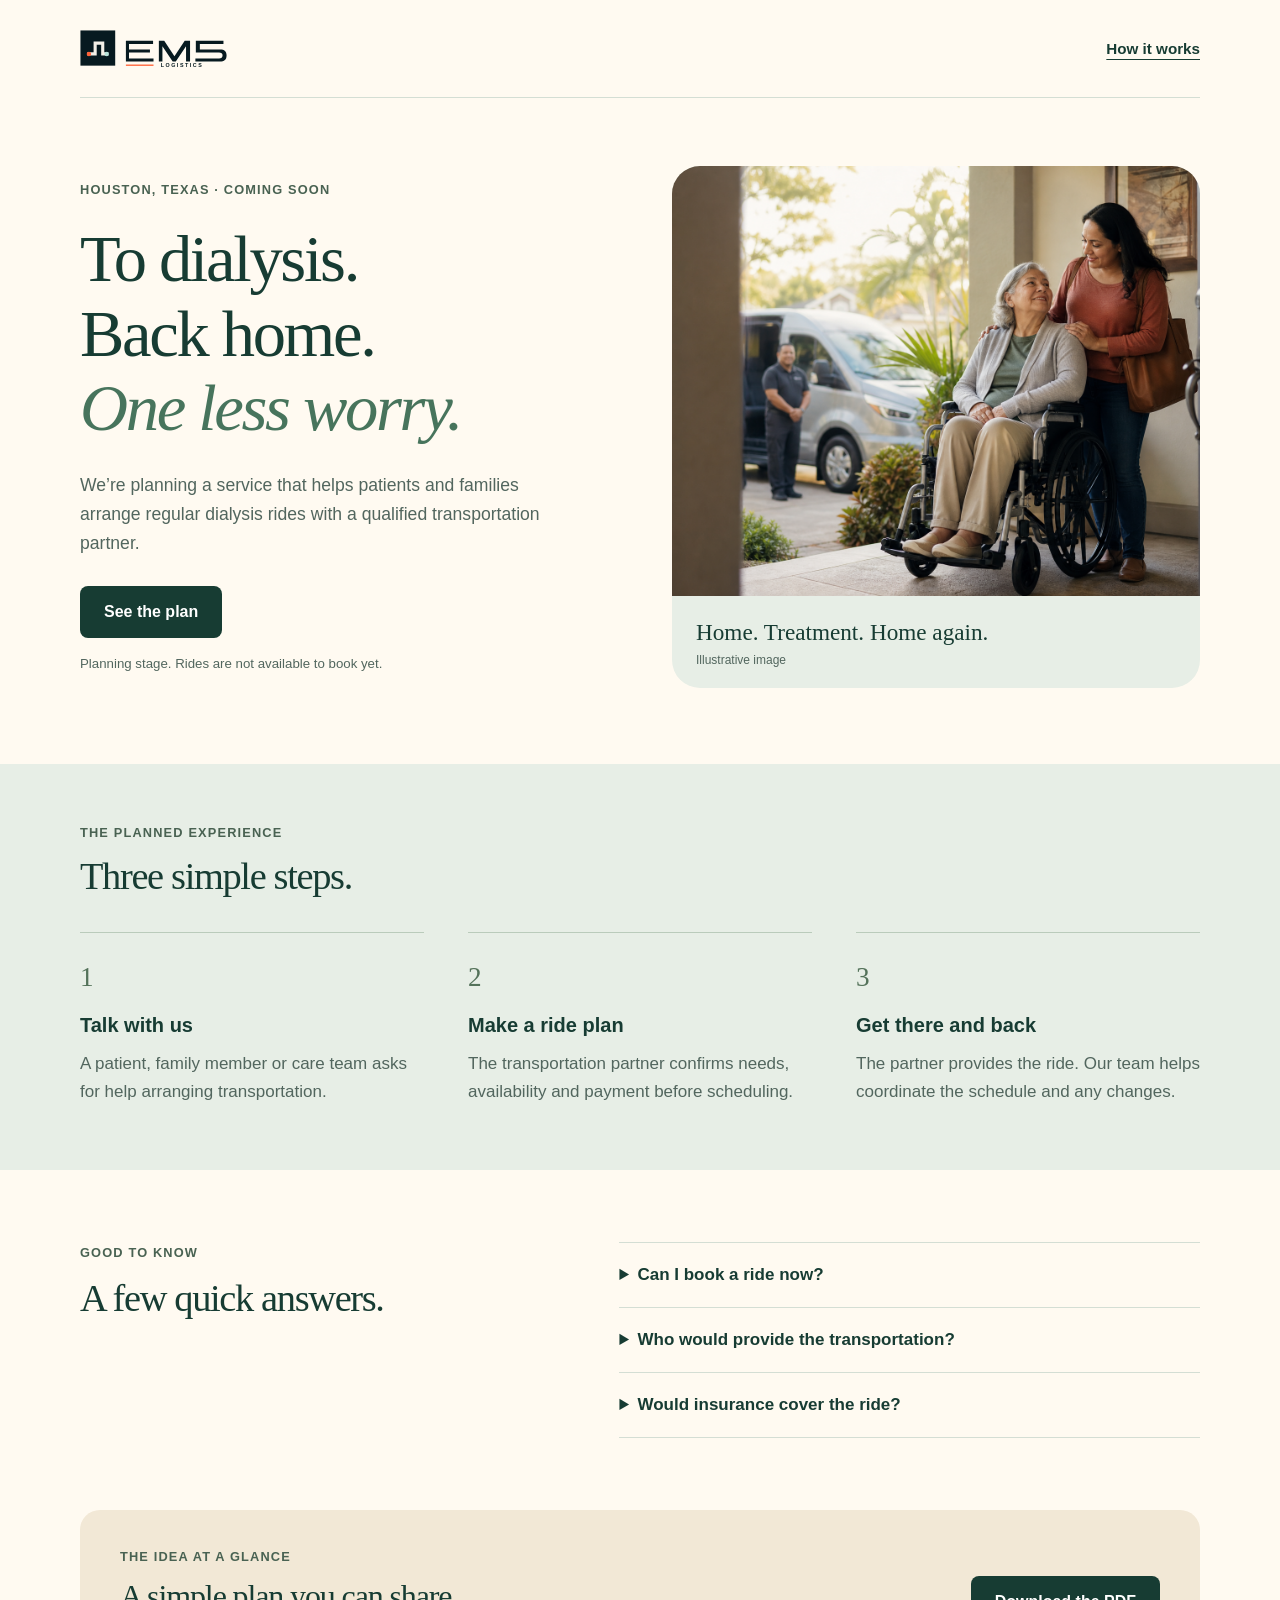
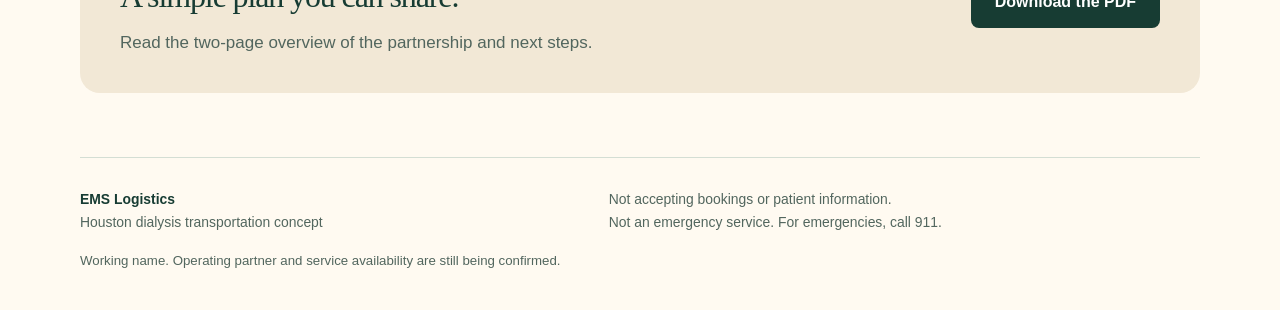
==== index.html @ 0cb1cae9 "Publish simplified EMS Logistics concept and two-page plan" ====
<!doctype html>
<html lang="en">
<head>
  <meta charset="utf-8">
  <meta name="viewport" content="width=device-width, initial-scale=1">
  <meta name="robots" content="noindex,nofollow">
  <meta name="description" content="A simpler plan for getting to dialysis and home again. Explore the EMS Logistics Houston transportation concept.">
  <title>EMS Logistics | Dialysis rides, made simpler</title>
  <link rel="icon" href="assets/logo-mark.svg" type="image/svg+xml">
  <link rel="stylesheet" href="styles.css?v=20261008">
</head>
<body>
  <a class="skip-link" href="#main">Skip to content</a>
  <header class="shell header">
    <a href="#" aria-label="EMS Logistics home"><img class="logo" src="assets/logo.svg" alt="EMS Logistics" width="188" height="48"></a>
    <a class="nav-link" href="#how-it-works">How it works</a>
  </header>
  <main id="main">
    <section class="shell hero">
      <div class="hero-copy">
        <p class="eyebrow">Houston, Texas · Coming soon</p>
        <h1>To dialysis.<br>Back home.<br><em>One less worry.</em></h1>
        <p class="lede">We’re planning a service that helps patients and families arrange regular dialysis rides with a qualified transportation partner.</p>
        <a class="button" href="#how-it-works">See the plan</a>
        <p class="small">Planning stage. Rides are not available to book yet.</p>
      </div>
      <figure class="hero-image">
        <img src="assets/patient-family-hero.png" alt="Illustration of a patient and family member preparing for a medical ride" width="1536" height="1024" fetchpriority="high">
        <figcaption>Home. Treatment. Home again.<span>Illustrative image</span></figcaption>
      </figure>
    </section>
    <section class="steps-section" id="how-it-works">
      <div class="shell">
        <p class="eyebrow">The planned experience</p>
        <h2>Three simple steps.</h2>
        <ol class="steps">
          <li><span class="number">1</span><h3>Talk with us</h3><p>A patient, family member or care team asks for help arranging transportation.</p></li>
          <li><span class="number">2</span><h3>Make a ride plan</h3><p>The transportation partner confirms needs, availability and payment before scheduling.</p></li>
          <li><span class="number">3</span><h3>Get there and back</h3><p>The partner provides the ride. Our team helps coordinate the schedule and any changes.</p></li>
        </ol>
      </div>
    </section>
    <section class="shell questions">
      <div><p class="eyebrow">Good to know</p><h2>A few quick answers.</h2></div>
      <div class="answers">
        <details><summary>Can I book a ride now?</summary><p>Not yet. We’re still preparing the service and confirming the operating partner. This page explains the idea.</p></details>
        <details><summary>Who would provide the transportation?</summary><p>A qualified transportation partner would provide the vehicles, staff and rides. EMS Logistics would help with coordination.</p></details>
        <details><summary>Would insurance cover the ride?</summary><p>Coverage is not guaranteed. The partner would confirm eligibility, authorization and any costs before scheduling.</p></details>
      </div>
    </section>
    <section class="shell overview">
      <div><p class="eyebrow">The idea at a glance</p><h2>A simple plan you can share.</h2><p>Read the two-page overview of the partnership and next steps.</p></div>
      <a class="button" href="EMS-Logistics-Simple-Plan.pdf" download>Download the PDF</a>
    </section>
  </main>
  <footer class="shell footer">
    <p><strong>EMS Logistics</strong><br>Houston dialysis transportation concept</p>
    <p>Not accepting bookings or patient information.<br>Not an emergency service. For emergencies, call 911.</p>
    <p class="small">Working name. Operating partner and service availability are still being confirmed.</p>
  </footer>
</body>
</html>
---- styles.css ----
:root{--ink:#173c33;--muted:#52665e;--cream:#fffaf1;--sage:#e7eee6;--line:#d4ded4;--serif:Georgia,'Times New Roman',serif;--sans:-apple-system,BlinkMacSystemFont,'Segoe UI',sans-serif}
*{box-sizing:border-box}html{scroll-behavior:smooth;scroll-padding-top:24px}body{margin:0;background:var(--cream);color:var(--ink);font-family:var(--sans);font-size:17px;line-height:1.65}a{color:inherit}img{display:block;max-width:100%}h1,h2,h3,p,figure{margin:0}h1,h2{font-family:var(--serif);font-weight:400;line-height:1.12;letter-spacing:-.035em}h1{font-size:clamp(2.8rem,5.2vw,4.6rem)}h1 em{color:#47745c;font-weight:400}h2{font-size:clamp(2rem,3vw,2.7rem)}h3{font-size:1.25rem;font-weight:650;line-height:1.3}p{color:var(--muted)}.shell{width:min(1120px,calc(100% - 64px));margin-inline:auto}.header{min-height:98px;display:flex;align-items:center;justify-content:space-between;gap:20px;border-bottom:1px solid var(--line)}.logo{width:180px;height:auto}.nav-link{font-size:.95rem;font-weight:600;text-underline-offset:5px;padding-block:12px}.hero{display:grid;grid-template-columns:1fr 1fr;gap:64px;align-items:center;padding-block:68px 76px}.eyebrow{font-size:.8rem;letter-spacing:.09em;text-transform:uppercase;font-weight:650;color:#496252;margin-bottom:22px}.lede{font-size:1.1rem;max-width:470px;margin:25px 0 28px}.button{display:inline-flex;align-items:center;justify-content:center;min-height:52px;padding:13px 24px;border-radius:8px;background:var(--ink);color:white;text-decoration:none;font-size:1rem;font-weight:600;transition:background .15s}.button:hover{background:#2f5d48}.small{font-size:.83rem}.hero-copy>.small{margin-top:15px}.hero-image{overflow:hidden;border-radius:28px;background:var(--sage)}.hero-image>img{width:100%;height:430px;object-fit:cover;object-position:61% center}.hero-image figcaption{padding:21px 24px;font-family:var(--serif);font-size:1.45rem;line-height:1.3}.hero-image figcaption span{display:block;margin-top:6px;font: .75rem var(--sans);color:var(--muted)}.steps-section{padding-block:58px 64px;background:var(--sage)}.steps-section .eyebrow{margin-bottom:12px}.steps{list-style:none;padding:0;margin:34px 0 0;display:grid;grid-template-columns:repeat(3,1fr);gap:44px}.steps li{border-top:1px solid #bacbbb;padding-top:22px}.number{display:block;font-family:var(--serif);font-size:1.7rem;margin-bottom:12px;color:#54725a}.steps h3{margin-bottom:12px}.questions{display:grid;grid-template-columns:1fr 1.25fr;gap:75px;padding-block:72px}.questions .eyebrow{margin-bottom:14px}.answers details{border-bottom:1px solid var(--line)}.answers details:first-child{border-top:1px solid var(--line)}summary{cursor:pointer;font-weight:600;padding:18px 28px 18px 0;min-height:56px}details p{margin:0 0 22px;max-width:520px}.overview{display:flex;align-items:center;justify-content:space-between;gap:36px;background:#f2e8d6;border-radius:20px;padding:36px 40px;margin-bottom:64px}.overview .eyebrow{margin-bottom:12px}.overview h2{font-size:2rem}.overview p:not(.eyebrow){margin-top:14px}.overview .button{flex-shrink:0}.footer{border-top:1px solid var(--line);padding-block:30px 38px;display:grid;grid-template-columns:1fr 1.2fr;gap:16px 36px;font-size:.87rem}.footer strong{color:var(--ink)}.footer>.small{grid-column:1/-1}.skip-link{position:absolute;top:-100px;left:16px;background:var(--ink);color:white;padding:12px 18px;z-index:10}.skip-link:focus{top:12px}:focus-visible{outline:3px solid #bd593b;outline-offset:5px}
@media(max-width:800px){.shell{width:calc(100% - 40px)}.hero{gap:32px;padding-block:44px}.hero-image>img{height:370px}.steps{gap:24px}.questions{gap:35px}.overview{padding:28px;align-items:flex-start;flex-direction:column}.footer{gap:20px}}
@media(max-width:600px){.header{min-height:78px}.logo{width:148px}.nav-link{font-size:.85rem}.hero{grid-template-columns:1fr;gap:30px;padding-block:34px 40px}h1{font-size:clamp(2.6rem,10.8vw,3.8rem)}.eyebrow{margin-bottom:18px}.lede{margin-block:20px 24px}.hero-image>img{height:290px}.hero-image figcaption{padding:18px 22px}.steps-section{padding-block:40px}.steps{grid-template-columns:1fr;gap:26px;margin-top:24px}.steps li{display:grid;grid-template-columns:30px 1fr;gap:7px 16px;padding-top:20px}.number{grid-row:1/3;margin:0;font-size:1.5rem;line-height:1.3}.steps h3{margin:0}.steps p{grid-column:2}.questions{grid-template-columns:1fr;gap:25px;padding-block:42px}.overview{padding:26px 24px;margin-bottom:40px}.footer{grid-template-columns:1fr;padding-block:24px}.footer>.small{grid-column:auto}}
@media(prefers-reduced-motion:reduce){html{scroll-behavior:auto}.button{transition:none}}
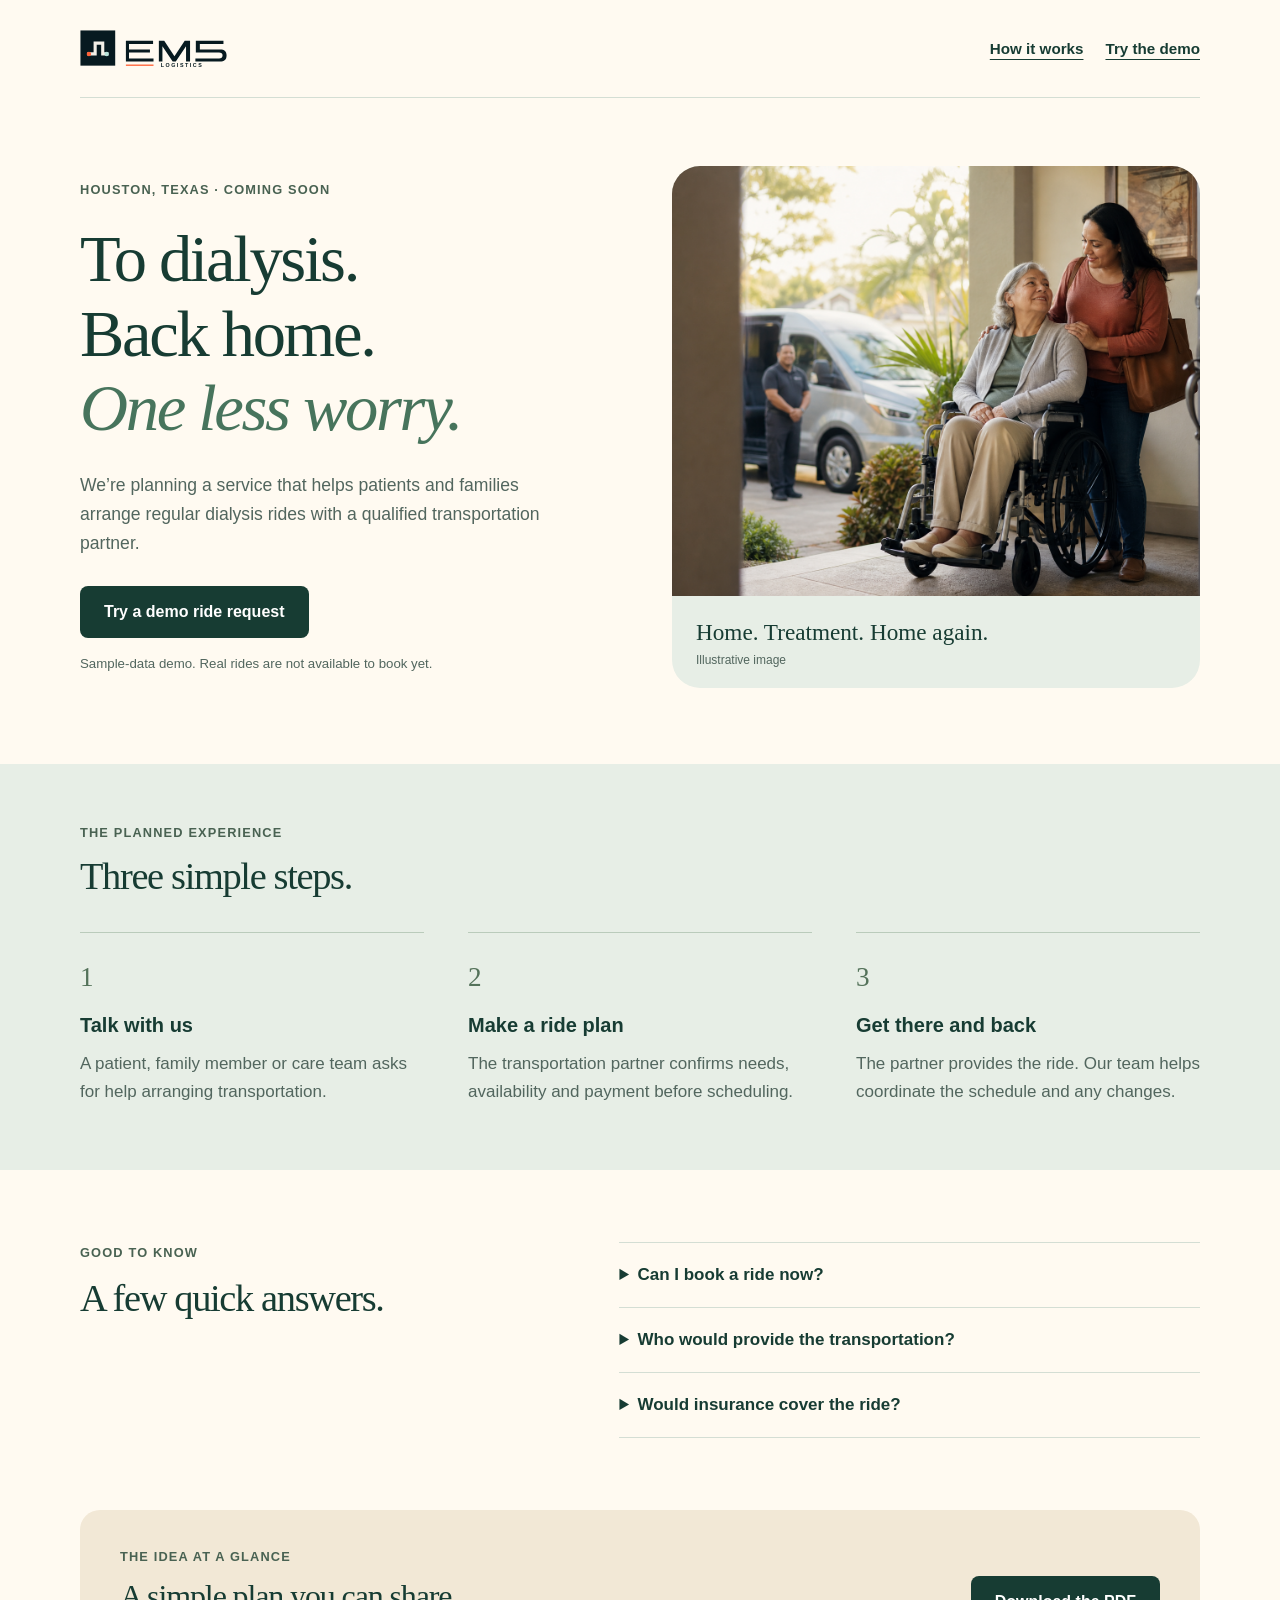
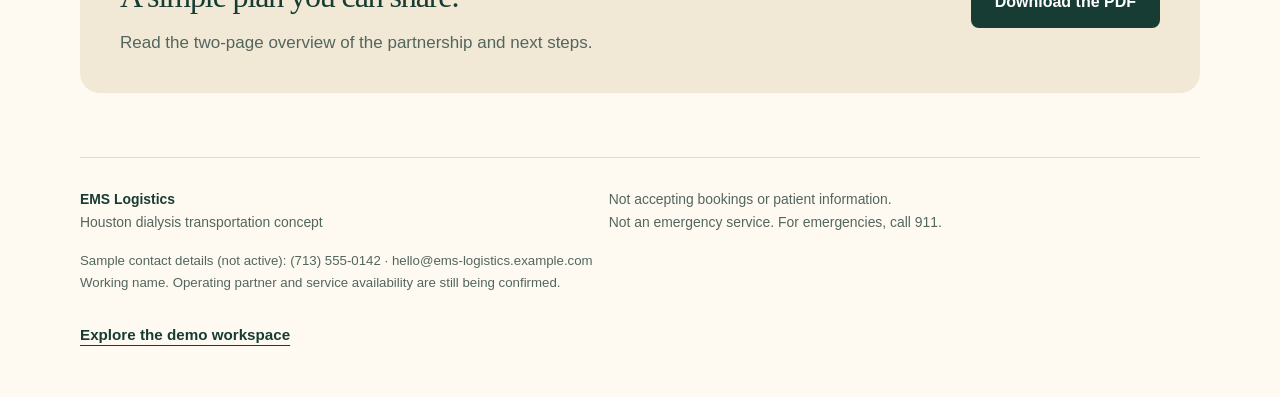
==== commit 5f405bcc: "Add connected sample workflows for original EMS Logistics scope" ====
--- a/index.html
+++ b/index.html
@@ -7,13 +7,13 @@
   <meta name="description" content="A simpler plan for getting to dialysis and home again. Explore the EMS Logistics Houston transportation concept.">
   <title>EMS Logistics | Dialysis rides, made simpler</title>
   <link rel="icon" href="assets/logo-mark.svg" type="image/svg+xml">
-  <link rel="stylesheet" href="styles.css?v=20261008">
+  <link rel="stylesheet" href="styles.css?v=20261008-demo">
 </head>
 <body>
   <a class="skip-link" href="#main">Skip to content</a>
   <header class="shell header">
     <a href="#" aria-label="EMS Logistics home"><img class="logo" src="assets/logo.svg" alt="EMS Logistics" width="188" height="48"></a>
-    <a class="nav-link" href="#how-it-works">How it works</a>
+    <nav aria-label="Primary"><a class="nav-link" href="#how-it-works">How it works</a> <a class="nav-link" href="demo.html#request">Try the demo</a></nav>
   </header>
   <main id="main">
     <section class="shell hero">
@@ -21,8 +21,8 @@
         <p class="eyebrow">Houston, Texas · Coming soon</p>
         <h1>To dialysis.<br>Back home.<br><em>One less worry.</em></h1>
         <p class="lede">We’re planning a service that helps patients and families arrange regular dialysis rides with a qualified transportation partner.</p>
-        <a class="button" href="#how-it-works">See the plan</a>
-        <p class="small">Planning stage. Rides are not available to book yet.</p>
+        <a class="button" href="demo.html#request">Try a demo ride request</a>
+        <p class="small">Sample-data demo. Real rides are not available to book yet.</p>
       </div>
       <figure class="hero-image">
         <img src="assets/patient-family-hero.png" alt="Illustration of a patient and family member preparing for a medical ride" width="1536" height="1024" fetchpriority="high">
@@ -43,7 +43,7 @@
     <section class="shell questions">
       <div><p class="eyebrow">Good to know</p><h2>A few quick answers.</h2></div>
       <div class="answers">
-        <details><summary>Can I book a ride now?</summary><p>Not yet. We’re still preparing the service and confirming the operating partner. This page explains the idea.</p></details>
+        <details><summary>Can I book a ride now?</summary><p>Real bookings are not open yet. You can try the sample ride-request flow and see how a coordinator would review and schedule it. The demo does not send a request or arrange transportation.</p></details>
         <details><summary>Who would provide the transportation?</summary><p>A qualified transportation partner would provide the vehicles, staff and rides. EMS Logistics would help with coordination.</p></details>
         <details><summary>Would insurance cover the ride?</summary><p>Coverage is not guaranteed. The partner would confirm eligibility, authorization and any costs before scheduling.</p></details>
       </div>
@@ -56,7 +56,7 @@
   <footer class="shell footer">
     <p><strong>EMS Logistics</strong><br>Houston dialysis transportation concept</p>
     <p>Not accepting bookings or patient information.<br>Not an emergency service. For emergencies, call 911.</p>
-    <p class="small">Working name. Operating partner and service availability are still being confirmed.</p>
+    <p class="small">Sample contact details (not active): (713) 555-0142 · hello@ems-logistics.example.com<br>Working name. Operating partner and service availability are still being confirmed.</p><a class="nav-link" href="demo.html#leads">Explore the demo workspace</a>
   </footer>
 </body>
 </html>
--- a/styles.css
+++ b/styles.css
@@ -3,3 +3,5 @@
 @media(max-width:800px){.shell{width:calc(100% - 40px)}.hero{gap:32px;padding-block:44px}.hero-image>img{height:370px}.steps{gap:24px}.questions{gap:35px}.overview{padding:28px;align-items:flex-start;flex-direction:column}.footer{gap:20px}}
 @media(max-width:600px){.header{min-height:78px}.logo{width:148px}.nav-link{font-size:.85rem}.hero{grid-template-columns:1fr;gap:30px;padding-block:34px 40px}h1{font-size:clamp(2.6rem,10.8vw,3.8rem)}.eyebrow{margin-bottom:18px}.lede{margin-block:20px 24px}.hero-image>img{height:290px}.hero-image figcaption{padding:18px 22px}.steps-section{padding-block:40px}.steps{grid-template-columns:1fr;gap:26px;margin-top:24px}.steps li{display:grid;grid-template-columns:30px 1fr;gap:7px 16px;padding-top:20px}.number{grid-row:1/3;margin:0;font-size:1.5rem;line-height:1.3}.steps h3{margin:0}.steps p{grid-column:2}.questions{grid-template-columns:1fr;gap:25px;padding-block:42px}.overview{padding:26px 24px;margin-bottom:40px}.footer{grid-template-columns:1fr;padding-block:24px}.footer>.small{grid-column:auto}}
 @media(prefers-reduced-motion:reduce){html{scroll-behavior:auto}.button{transition:none}}
+
+.header nav{display:flex;align-items:center;gap:22px}@media(max-width:600px){.header nav{gap:12px}.header nav .nav-link{font-size:.78rem}.header .logo{width:132px}}
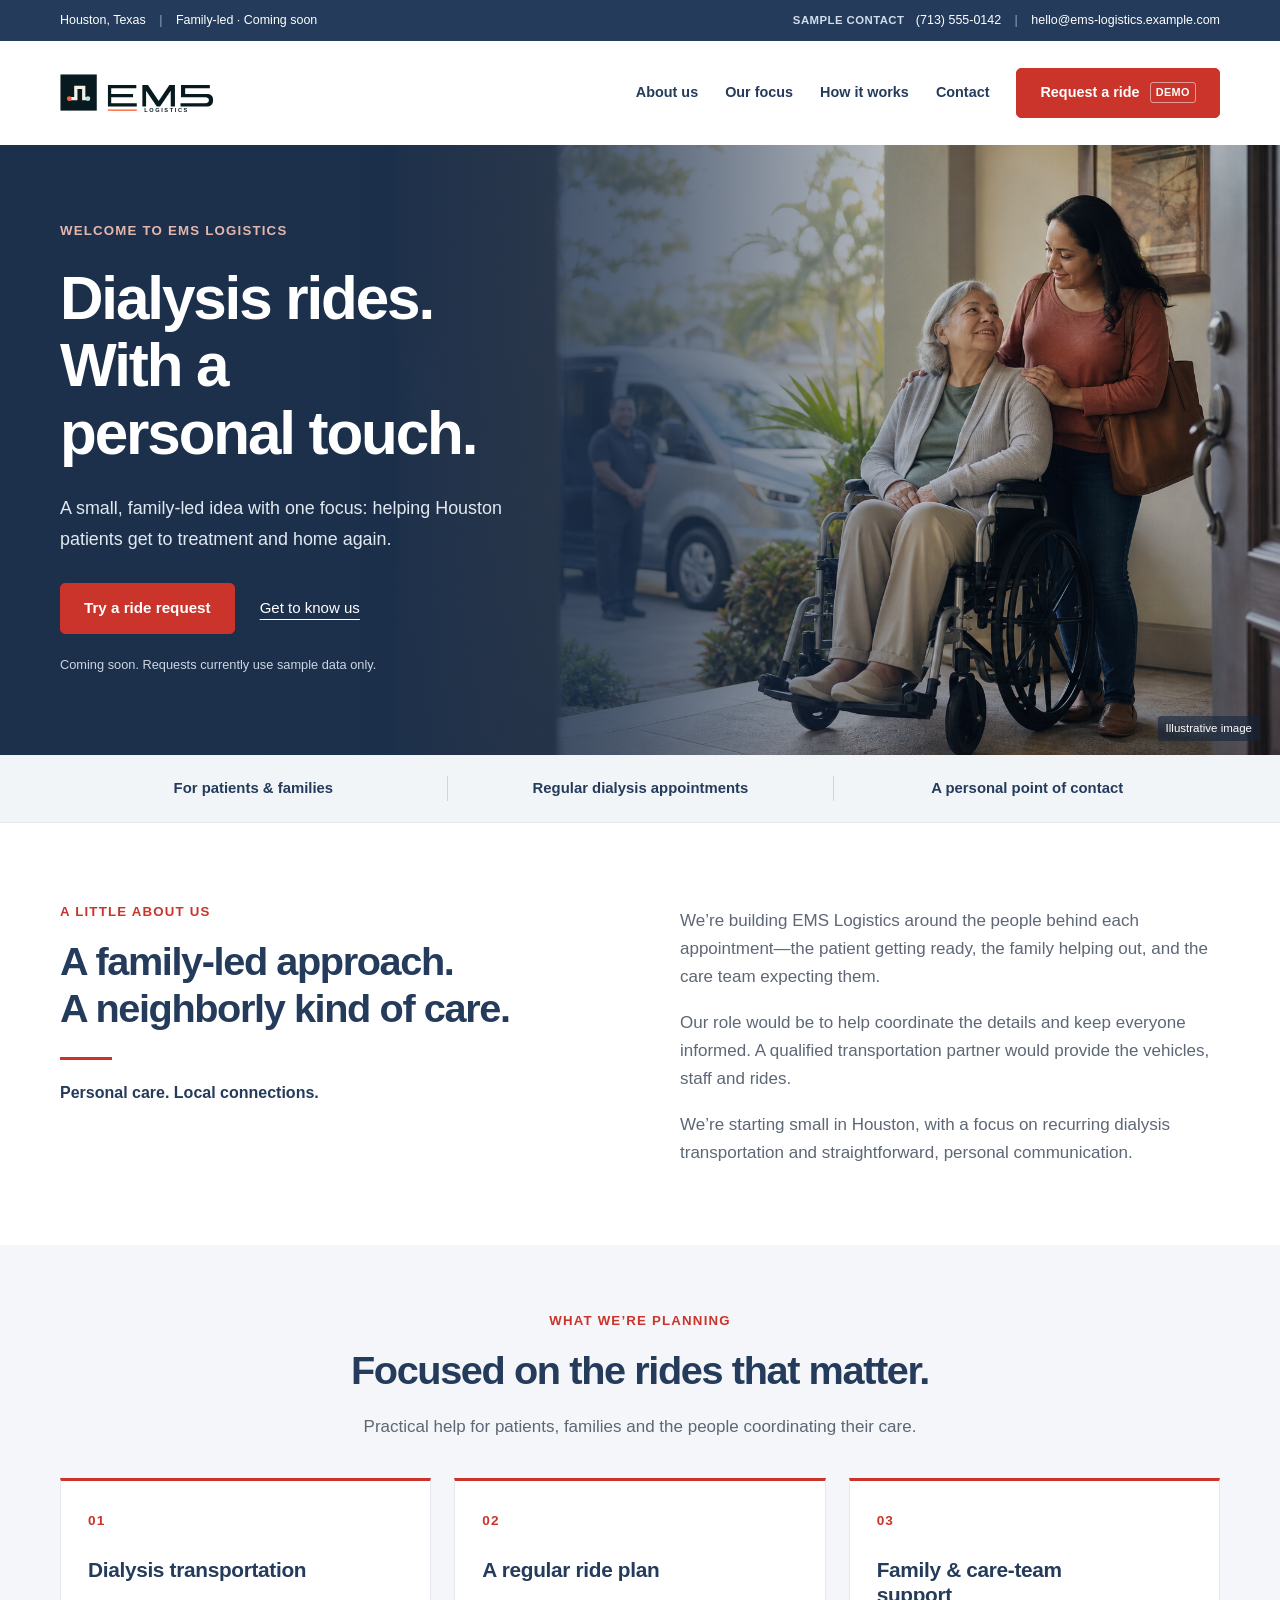
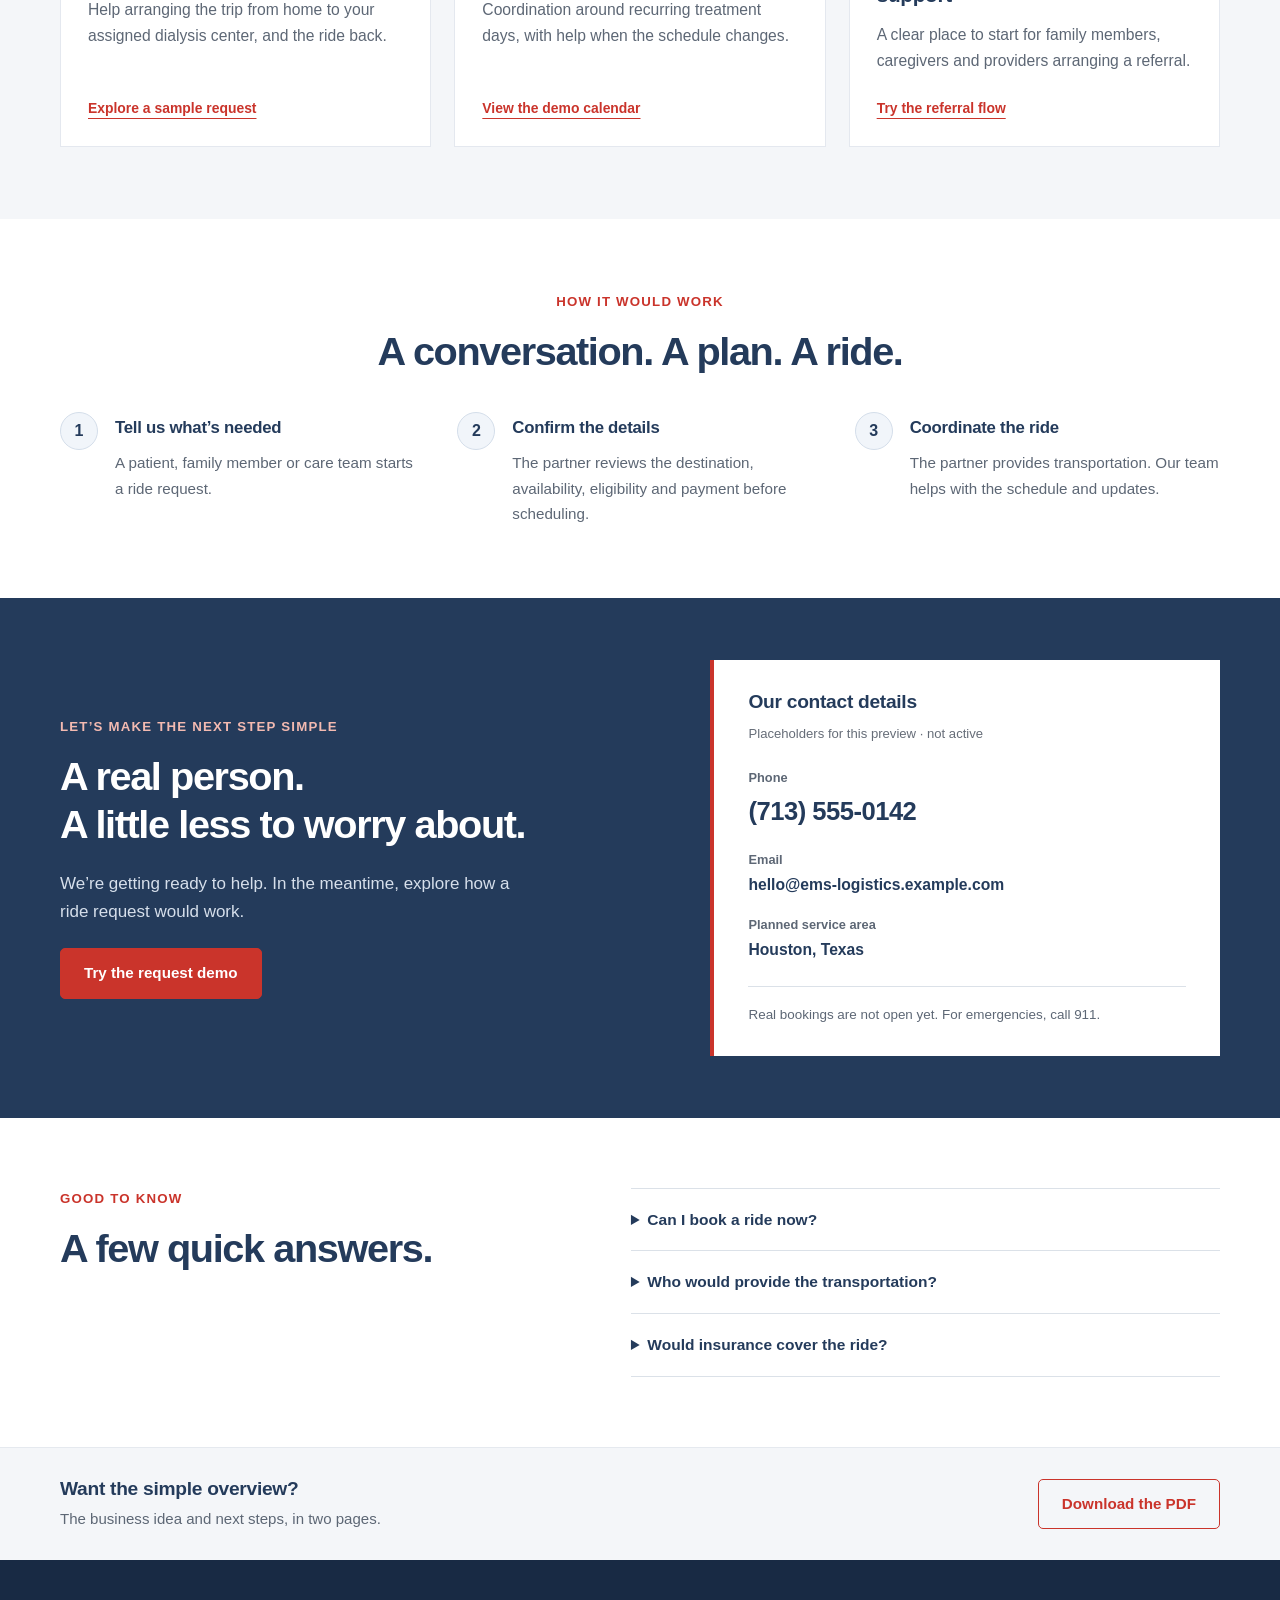
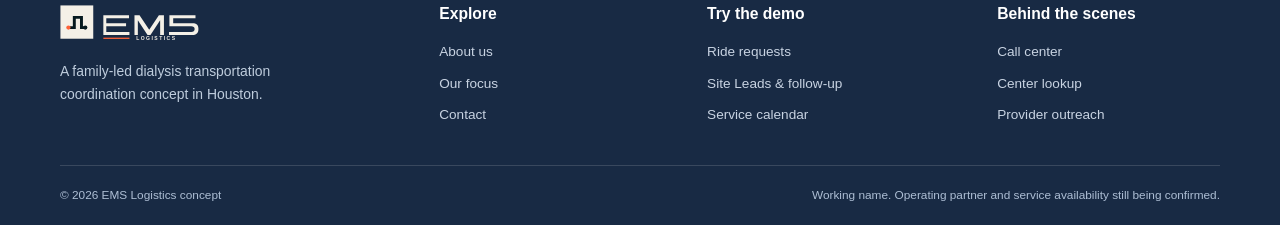
==== commit e5dee057: "Restyle homepage with family-led navy and red design" ====
--- a/index.html
+++ b/index.html
@@ -4,59 +4,73 @@
   <meta charset="utf-8">
   <meta name="viewport" content="width=device-width, initial-scale=1">
   <meta name="robots" content="noindex,nofollow">
-  <meta name="description" content="A simpler plan for getting to dialysis and home again. Explore the EMS Logistics Houston transportation concept.">
-  <title>EMS Logistics | Dialysis rides, made simpler</title>
+  <meta name="description" content="A family-led approach to dialysis transportation coordination in Houston. Explore EMS Logistics and try the sample ride-request experience.">
+  <title>EMS Logistics | Personal care. Local connections.</title>
   <link rel="icon" href="assets/logo-mark.svg" type="image/svg+xml">
-  <link rel="stylesheet" href="styles.css?v=20261008-demo">
+  <link rel="stylesheet" href="styles.css?v=20261008-navy2">
+  <script src="site.js?v=20261008-navy" defer></script>
 </head>
 <body>
   <a class="skip-link" href="#main">Skip to content</a>
-  <header class="shell header">
-    <a href="#" aria-label="EMS Logistics home"><img class="logo" src="assets/logo.svg" alt="EMS Logistics" width="188" height="48"></a>
-    <nav aria-label="Primary"><a class="nav-link" href="#how-it-works">How it works</a> <a class="nav-link" href="demo.html#request">Try the demo</a></nav>
+  <div class="contact-bar"><div class="shell contact-inner"><span>Houston, Texas <span class="contact-divider">|</span> Family-led · Coming soon</span><span class="sample-contact"><strong>Sample contact</strong> (713) 555-0142 <span class="contact-divider">|</span> hello@ems-logistics.example.com</span></div></div>
+  <header class="site-header">
+    <div class="shell header-inner">
+      <a href="index.html" aria-label="EMS Logistics home"><img class="logo" src="assets/logo.svg" alt="EMS Logistics" width="188" height="48"></a>
+      <button class="menu-toggle" type="button" aria-controls="primary-nav" aria-expanded="false">Menu <span aria-hidden="true">☰</span></button>
+      <nav id="primary-nav" class="primary-nav" aria-label="Primary navigation">
+        <a href="#about">About us</a><a href="#services">Our focus</a><a href="#how-it-works">How it works</a><a href="#contact">Contact</a><a class="button" href="demo.html#request">Request a ride <span class="demo-tag">Demo</span></a>
+      </nav>
+    </div>
   </header>
   <main id="main">
-    <section class="shell hero">
-      <div class="hero-copy">
-        <p class="eyebrow">Houston, Texas · Coming soon</p>
-        <h1>To dialysis.<br>Back home.<br><em>One less worry.</em></h1>
-        <p class="lede">We’re planning a service that helps patients and families arrange regular dialysis rides with a qualified transportation partner.</p>
-        <a class="button" href="demo.html#request">Try a demo ride request</a>
-        <p class="small">Sample-data demo. Real rides are not available to book yet.</p>
+    <section class="home-hero">
+      <img class="hero-background" src="assets/patient-family-hero.png" alt="Illustrative scene of a patient and family member preparing for a medical ride" fetchpriority="high">
+      <div class="hero-shade"></div>
+      <div class="shell hero-content">
+        <p class="eyebrow">Welcome to EMS Logistics</p>
+        <h1>Dialysis rides.<br>With a <span>personal touch.</span></h1>
+        <p class="hero-intro">A small, family-led idea with one focus: helping Houston patients get to treatment and home again.</p>
+        <div class="hero-actions"><a class="button" href="demo.html#request">Try a ride request</a><a class="hero-link" href="#about">Get to know us</a></div>
+        <p class="hero-note">Coming soon. Requests currently use sample data only.</p>
       </div>
-      <figure class="hero-image">
-        <img src="assets/patient-family-hero.png" alt="Illustration of a patient and family member preparing for a medical ride" width="1536" height="1024" fetchpriority="high">
-        <figcaption>Home. Treatment. Home again.<span>Illustrative image</span></figcaption>
-      </figure>
+      <span class="image-caption">Illustrative image</span>
     </section>
-    <section class="steps-section" id="how-it-works">
-      <div class="shell">
-        <p class="eyebrow">The planned experience</p>
-        <h2>Three simple steps.</h2>
-        <ol class="steps">
-          <li><span class="number">1</span><h3>Talk with us</h3><p>A patient, family member or care team asks for help arranging transportation.</p></li>
-          <li><span class="number">2</span><h3>Make a ride plan</h3><p>The transportation partner confirms needs, availability and payment before scheduling.</p></li>
-          <li><span class="number">3</span><h3>Get there and back</h3><p>The partner provides the ride. Our team helps coordinate the schedule and any changes.</p></li>
-        </ol>
+    <div class="promise-strip"><div class="shell promise-inner"><p>For patients & families</p><p>Regular dialysis appointments</p><p>A personal point of contact</p></div></div>
+    <section class="shell about-section" id="about">
+      <div class="about-heading"><p class="eyebrow">A little about us</p><h2>A family-led approach.<br>A neighborly kind of care.</h2><div class="red-rule"></div><p class="about-signoff">Personal care. Local connections.</p></div>
+      <div class="about-copy"><p>We’re building EMS Logistics around the people behind each appointment—the patient getting ready, the family helping out, and the care team expecting them.</p><p>Our role would be to help coordinate the details and keep everyone informed. A qualified transportation partner would provide the vehicles, staff and rides.</p><p>We’re starting small in Houston, with a focus on recurring dialysis transportation and straightforward, personal communication.</p></div>
+    </section>
+    <section class="services-section" id="services"><div class="shell">
+      <div class="section-heading"><p class="eyebrow">What we’re planning</p><h2>Focused on the rides that matter.</h2><p>Practical help for patients, families and the people coordinating their care.</p></div>
+      <div class="service-grid">
+        <article class="service-card"><span class="service-number">01</span><h3>Dialysis transportation</h3><p>Help arranging the trip from home to your assigned dialysis center, and the ride back.</p><a href="demo.html#request">Explore a sample request</a></article>
+        <article class="service-card"><span class="service-number">02</span><h3>A regular ride plan</h3><p>Coordination around recurring treatment days, with help when the schedule changes.</p><a href="demo.html#calendar">View the demo calendar</a></article>
+        <article class="service-card"><span class="service-number">03</span><h3>Family & care-team support</h3><p>A clear place to start for family members, caregivers and providers arranging a referral.</p><a href="demo.html#request">Try the referral flow</a></article>
       </div>
+    </div></section>
+    <section class="shell process-section" id="how-it-works">
+      <div class="section-heading"><p class="eyebrow">How it would work</p><h2>A conversation. A plan. A ride.</h2></div>
+      <ol class="process-grid"><li><span>1</span><div><h3>Tell us what’s needed</h3><p>A patient, family member or care team starts a ride request.</p></div></li><li><span>2</span><div><h3>Confirm the details</h3><p>The partner reviews the destination, availability, eligibility and payment before scheduling.</p></div></li><li><span>3</span><div><h3>Coordinate the ride</h3><p>The partner provides transportation. Our team helps with the schedule and updates.</p></div></li></ol>
     </section>
+    <section class="contact-section" id="contact"><div class="shell contact-grid">
+      <div><p class="eyebrow">Let’s make the next step simple</p><h2>A real person.<br>A little less to worry about.</h2><p>We’re getting ready to help. In the meantime, explore how a ride request would work.</p><a class="button" href="demo.html#request">Try the request demo</a></div>
+      <div class="contact-card"><h3>Our contact details</h3><p class="contact-status">Placeholders for this preview · not active</p><dl><dt>Phone</dt><dd>(713) 555-0142</dd><dt>Email</dt><dd>hello@ems-logistics.example.com</dd><dt>Planned service area</dt><dd>Houston, Texas</dd></dl><p class="small">Real bookings are not open yet. For emergencies, call 911.</p></div>
+    </div></section>
     <section class="shell questions">
       <div><p class="eyebrow">Good to know</p><h2>A few quick answers.</h2></div>
       <div class="answers">
-        <details><summary>Can I book a ride now?</summary><p>Real bookings are not open yet. You can try the sample ride-request flow and see how a coordinator would review and schedule it. The demo does not send a request or arrange transportation.</p></details>
-        <details><summary>Who would provide the transportation?</summary><p>A qualified transportation partner would provide the vehicles, staff and rides. EMS Logistics would help with coordination.</p></details>
+        <details><summary>Can I book a ride now?</summary><p>Real bookings are not open yet. You can try the sample request flow and see how a coordinator would review and schedule it. No real ride is booked.</p></details>
+        <details><summary>Who would provide the transportation?</summary><p>A qualified transportation partner would provide the vehicles, staff and rides. EMS Logistics would help coordinate the request and schedule.</p></details>
         <details><summary>Would insurance cover the ride?</summary><p>Coverage is not guaranteed. The partner would confirm eligibility, authorization and any costs before scheduling.</p></details>
       </div>
     </section>
-    <section class="shell overview">
-      <div><p class="eyebrow">The idea at a glance</p><h2>A simple plan you can share.</h2><p>Read the two-page overview of the partnership and next steps.</p></div>
-      <a class="button" href="EMS-Logistics-Simple-Plan.pdf" download>Download the PDF</a>
-    </section>
+    <aside class="plan-band"><div class="shell plan-inner"><div><h3>Want the simple overview?</h3><p>The business idea and next steps, in two pages.</p></div><a class="button button-outline" href="EMS-Logistics-Simple-Plan.pdf" download>Download the PDF</a></div></aside>
   </main>
-  <footer class="shell footer">
-    <p><strong>EMS Logistics</strong><br>Houston dialysis transportation concept</p>
-    <p>Not accepting bookings or patient information.<br>Not an emergency service. For emergencies, call 911.</p>
-    <p class="small">Sample contact details (not active): (713) 555-0142 · hello@ems-logistics.example.com<br>Working name. Operating partner and service availability are still being confirmed.</p><a class="nav-link" href="demo.html#leads">Explore the demo workspace</a>
-  </footer>
+  <footer class="site-footer"><div class="shell footer-grid">
+    <div><img class="logo footer-logo" src="assets/logo-white.svg" alt="EMS Logistics" width="188" height="48"><p>A family-led dialysis transportation<br>coordination concept in Houston.</p></div>
+    <div><h3>Explore</h3><a href="#about">About us</a><a href="#services">Our focus</a><a href="#contact">Contact</a></div>
+    <div><h3>Try the demo</h3><a href="demo.html#request">Ride requests</a><a href="demo.html#leads">Site Leads & follow-up</a><a href="demo.html#calendar">Service calendar</a></div>
+    <div><h3>Behind the scenes</h3><a href="demo.html#calls">Call center</a><a href="demo.html#centers">Center lookup</a><a href="demo.html#outreach">Provider outreach</a></div>
+  </div><div class="shell footer-bottom"><p>© 2026 EMS Logistics concept</p><p>Working name. Operating partner and service availability still being confirmed.</p></div></footer>
 </body>
 </html>
--- a/styles.css
+++ b/styles.css
@@ -1,7 +1,9 @@
-:root{--ink:#173c33;--muted:#52665e;--cream:#fffaf1;--sage:#e7eee6;--line:#d4ded4;--serif:Georgia,'Times New Roman',serif;--sans:-apple-system,BlinkMacSystemFont,'Segoe UI',sans-serif}
-*{box-sizing:border-box}html{scroll-behavior:smooth;scroll-padding-top:24px}body{margin:0;background:var(--cream);color:var(--ink);font-family:var(--sans);font-size:17px;line-height:1.65}a{color:inherit}img{display:block;max-width:100%}h1,h2,h3,p,figure{margin:0}h1,h2{font-family:var(--serif);font-weight:400;line-height:1.12;letter-spacing:-.035em}h1{font-size:clamp(2.8rem,5.2vw,4.6rem)}h1 em{color:#47745c;font-weight:400}h2{font-size:clamp(2rem,3vw,2.7rem)}h3{font-size:1.25rem;font-weight:650;line-height:1.3}p{color:var(--muted)}.shell{width:min(1120px,calc(100% - 64px));margin-inline:auto}.header{min-height:98px;display:flex;align-items:center;justify-content:space-between;gap:20px;border-bottom:1px solid var(--line)}.logo{width:180px;height:auto}.nav-link{font-size:.95rem;font-weight:600;text-underline-offset:5px;padding-block:12px}.hero{display:grid;grid-template-columns:1fr 1fr;gap:64px;align-items:center;padding-block:68px 76px}.eyebrow{font-size:.8rem;letter-spacing:.09em;text-transform:uppercase;font-weight:650;color:#496252;margin-bottom:22px}.lede{font-size:1.1rem;max-width:470px;margin:25px 0 28px}.button{display:inline-flex;align-items:center;justify-content:center;min-height:52px;padding:13px 24px;border-radius:8px;background:var(--ink);color:white;text-decoration:none;font-size:1rem;font-weight:600;transition:background .15s}.button:hover{background:#2f5d48}.small{font-size:.83rem}.hero-copy>.small{margin-top:15px}.hero-image{overflow:hidden;border-radius:28px;background:var(--sage)}.hero-image>img{width:100%;height:430px;object-fit:cover;object-position:61% center}.hero-image figcaption{padding:21px 24px;font-family:var(--serif);font-size:1.45rem;line-height:1.3}.hero-image figcaption span{display:block;margin-top:6px;font: .75rem var(--sans);color:var(--muted)}.steps-section{padding-block:58px 64px;background:var(--sage)}.steps-section .eyebrow{margin-bottom:12px}.steps{list-style:none;padding:0;margin:34px 0 0;display:grid;grid-template-columns:repeat(3,1fr);gap:44px}.steps li{border-top:1px solid #bacbbb;padding-top:22px}.number{display:block;font-family:var(--serif);font-size:1.7rem;margin-bottom:12px;color:#54725a}.steps h3{margin-bottom:12px}.questions{display:grid;grid-template-columns:1fr 1.25fr;gap:75px;padding-block:72px}.questions .eyebrow{margin-bottom:14px}.answers details{border-bottom:1px solid var(--line)}.answers details:first-child{border-top:1px solid var(--line)}summary{cursor:pointer;font-weight:600;padding:18px 28px 18px 0;min-height:56px}details p{margin:0 0 22px;max-width:520px}.overview{display:flex;align-items:center;justify-content:space-between;gap:36px;background:#f2e8d6;border-radius:20px;padding:36px 40px;margin-bottom:64px}.overview .eyebrow{margin-bottom:12px}.overview h2{font-size:2rem}.overview p:not(.eyebrow){margin-top:14px}.overview .button{flex-shrink:0}.footer{border-top:1px solid var(--line);padding-block:30px 38px;display:grid;grid-template-columns:1fr 1.2fr;gap:16px 36px;font-size:.87rem}.footer strong{color:var(--ink)}.footer>.small{grid-column:1/-1}.skip-link{position:absolute;top:-100px;left:16px;background:var(--ink);color:white;padding:12px 18px;z-index:10}.skip-link:focus{top:12px}:focus-visible{outline:3px solid #bd593b;outline-offset:5px}
-@media(max-width:800px){.shell{width:calc(100% - 40px)}.hero{gap:32px;padding-block:44px}.hero-image>img{height:370px}.steps{gap:24px}.questions{gap:35px}.overview{padding:28px;align-items:flex-start;flex-direction:column}.footer{gap:20px}}
-@media(max-width:600px){.header{min-height:78px}.logo{width:148px}.nav-link{font-size:.85rem}.hero{grid-template-columns:1fr;gap:30px;padding-block:34px 40px}h1{font-size:clamp(2.6rem,10.8vw,3.8rem)}.eyebrow{margin-bottom:18px}.lede{margin-block:20px 24px}.hero-image>img{height:290px}.hero-image figcaption{padding:18px 22px}.steps-section{padding-block:40px}.steps{grid-template-columns:1fr;gap:26px;margin-top:24px}.steps li{display:grid;grid-template-columns:30px 1fr;gap:7px 16px;padding-top:20px}.number{grid-row:1/3;margin:0;font-size:1.5rem;line-height:1.3}.steps h3{margin:0}.steps p{grid-column:2}.questions{grid-template-columns:1fr;gap:25px;padding-block:42px}.overview{padding:26px 24px;margin-bottom:40px}.footer{grid-template-columns:1fr;padding-block:24px}.footer>.small{grid-column:auto}}
+:root{--ink:#243b5b;--muted:#5d6775;--cream:#fff;--sage:#edf2f7;--line:#dbe1e8;--serif:-apple-system,BlinkMacSystemFont,'Segoe UI',Arial,sans-serif;--sans:-apple-system,BlinkMacSystemFont,'Segoe UI',Arial,sans-serif;--red:#ca342b;--navy:#243b5b}
+*{box-sizing:border-box}html{scroll-behavior:smooth;scroll-padding-top:24px}body{margin:0;background:white;color:var(--ink);font-family:var(--sans);font-size:17px;line-height:1.65}a{color:inherit}img{display:block;max-width:100%}h1,h2,h3,p,figure{margin:0}h1,h2,h3{font-family:var(--sans);font-weight:700;line-height:1.2;letter-spacing:-.035em}h1{font-size:clamp(2.7rem,4.7vw,4.4rem)}h2{font-size:clamp(1.9rem,3.1vw,2.7rem)}h3{font-size:1.2rem;letter-spacing:-.015em}p{color:var(--muted)}.shell{width:min(1160px,calc(100% - 64px));margin-inline:auto}.logo{width:188px;height:auto}.button{display:inline-flex;align-items:center;justify-content:center;gap:10px;min-height:50px;padding:13px 23px;border-radius:5px;background:var(--red);color:white;text-decoration:none;font-size:.95rem;font-weight:650;border:1px solid var(--red);line-height:1.5;transition:background .15s}.button:hover{background:#aa2923;border-color:#aa2923}.button-outline{background:transparent;color:var(--red)}.button-outline:hover{color:white}.eyebrow{font-size:.83rem;font-weight:750;letter-spacing:.09em;text-transform:uppercase;color:var(--red);margin-bottom:15px}.small{font-size:.84rem}.skip-link{position:absolute;top:-100px;left:16px;background:var(--ink);color:white;padding:12px 18px;z-index:100}.skip-link:focus{top:12px}:focus-visible{outline:3px solid #dd9c2d;outline-offset:4px}
+.contact-bar{background:var(--navy);color:white;font-size:.78rem}.contact-inner{display:flex;align-items:center;justify-content:space-between;gap:14px;padding-block:10px;flex-wrap:wrap}.contact-divider{margin-inline:10px;color:#92a4bd}.sample-contact strong{font-size:.71rem;text-transform:uppercase;letter-spacing:.04em;margin-right:8px;color:#d3deed}.site-header{background:white}.header-inner{min-height:104px;display:flex;align-items:center;justify-content:space-between;gap:34px}.primary-nav{display:flex;align-items:center;gap:27px}.primary-nav>a{font-weight:650;font-size:.9rem;text-decoration:none}.primary-nav>a:not(.button){padding-block:15px}.primary-nav>a:not(.button):hover{color:var(--red)}.demo-tag{font-size:.68rem;line-height:1.4;border:1px solid #ffffff80;padding:2px 5px;border-radius:3px;text-transform:uppercase;letter-spacing:.04em}.menu-toggle{display:none;background:transparent;border:1px solid var(--line);padding:10px 13px;min-height:44px;border-radius:4px;font:inherit;color:var(--ink);font-weight:650;font-size:.85rem}.menu-toggle span{margin-left:10px}
+.home-hero{position:relative;min-height:570px;overflow:hidden;background:#1a2d49;display:flex;align-items:center}.hero-background{position:absolute;inset:0 0 0 auto;width:72%;height:100%;object-fit:cover;object-position:center 50%}.hero-shade{position:absolute;inset:0;background:linear-gradient(90deg,#1c304c 5%,rgba(28,48,76,.97) 30%,rgba(28,48,76,.75) 49%,rgba(28,48,76,.13) 78%)}.hero-content{position:relative;padding-block:75px 80px;z-index:1}.hero-content .eyebrow{color:#e4b7ad;margin-bottom:23px}.hero-content h1{max-width:730px;color:white;line-height:1.13;letter-spacing:-.035em}.hero-content h1 span{display:block}.hero-intro{max-width:490px;margin:25px 0 29px;font-size:1.12rem;line-height:1.7;color:#e2e8f0}.hero-actions{display:flex;align-items:center;gap:25px;flex-wrap:wrap}.hero-link{color:white;font-size:.94rem;text-underline-offset:6px}.hero-note{color:#cbd5e3;font-size:.8rem;margin-top:20px}.image-caption{position:absolute;bottom:14px;right:20px;color:white;font-size:.72rem;background:#15253c99;border-radius:3px;padding:3px 8px}.promise-strip{background:#f2f5f8;border-bottom:1px solid #e2e8ee}.promise-inner{display:grid;grid-template-columns:repeat(3,1fr);padding-block:21px}.promise-inner p{font-size:.93rem;text-align:center;color:var(--ink);font-weight:600;padding-inline:18px}.promise-inner p+p{border-left:1px solid #ccd6e0}
+.about-section{display:grid;grid-template-columns:1fr 1fr;gap:80px;padding-block:78px}.red-rule{width:52px;height:3px;background:var(--red);margin-top:24px}.about-signoff{margin-top:20px;font-size:1rem;font-weight:650;color:var(--ink)}.about-copy{padding-top:6px}.about-copy p+p{margin-top:18px}.services-section{background:#f4f6f9;padding-block:65px 72px}.section-heading{max-width:700px;margin:0 auto 37px;text-align:center}.section-heading>p:not(.eyebrow){margin-top:18px}.service-grid{display:grid;grid-template-columns:repeat(3,1fr);gap:23px}.service-card{background:white;border:1px solid #e4e8ef;border-top:3px solid var(--red);padding:29px 27px 26px;display:flex;flex-direction:column}.service-number{color:var(--red);font-size:.85rem;font-weight:750;letter-spacing:.08em;margin-bottom:26px}.service-card h3{font-size:1.3rem;max-width:230px;margin-bottom:14px}.service-card p{font-size:.98rem;margin-bottom:23px}.service-card a{font-size:.87rem;font-weight:650;text-underline-offset:5px;margin-top:auto;color:var(--red)}.process-section{padding-block:72px}.process-grid{list-style:none;margin:0;padding:0;display:grid;grid-template-columns:repeat(3,1fr);gap:32px}.process-grid li{display:flex;align-items:flex-start;gap:17px}.process-grid li>span{flex:0 0 38px;display:grid;place-items:center;width:38px;height:38px;border:1px solid #d4deea;border-radius:50%;font-size:1rem;font-weight:700;background:#f1f5fa;color:var(--navy)}.process-grid h3{font-size:1.05rem;margin:6px 0 12px}.process-grid p{font-size:.95rem}.contact-section{background:var(--navy);padding-block:62px}.contact-grid{display:grid;grid-template-columns:1.1fr 1fr;align-items:center;gap:90px}.contact-grid .eyebrow{color:#f3bab1}.contact-grid h2{color:white}.contact-grid>div:first-child>p:not(.eyebrow){color:#d6dfeb;max-width:480px;margin:22px 0}.contact-card{background:white;padding:30px 34px;border-left:4px solid var(--red)}.contact-card .contact-status{margin-top:10px;font-size:.82rem;color:#666d78}.contact-card dl{margin:23px 0}.contact-card dt{font-size:.8rem;font-weight:650;color:var(--muted);margin-top:16px}.contact-card dd{font-weight:600;color:var(--navy);margin:2px 0 0;overflow-wrap:anywhere;font-size:.98rem}.contact-card dd:first-of-type{font-size:1.6rem;letter-spacing:-.02em}.contact-card .small{border-top:1px solid var(--line);padding-top:17px;line-height:1.65}
+.questions{display:grid;grid-template-columns:1fr 1.2fr;gap:80px;padding-block:70px}.answers details{border-bottom:1px solid var(--line)}.answers details:first-child{border-top:1px solid var(--line)}summary{cursor:pointer;font-weight:600;padding:18px 20px 18px 0;min-height:56px;font-size:.97rem}details p{margin:0 0 22px;font-size:.95rem}.plan-band{background:#f4f6f9;border-top:1px solid #e5e9ef}.plan-inner{display:flex;align-items:center;justify-content:space-between;gap:28px;padding-block:29px}.plan-inner p{font-size:.94rem;margin-top:7px}.site-footer{background:#182a44;color:white;padding-top:45px}.footer-grid{display:grid;grid-template-columns:1.5fr 1fr 1.1fr 1fr;gap:45px;padding-bottom:38px}.footer-logo{width:170px;margin-bottom:20px}.footer-grid p{font-size:.87rem;color:#bfcddd}.footer-grid h3{font-size:.98rem;margin-bottom:17px;color:white;letter-spacing:0}.footer-grid a{display:block;text-decoration:none;color:#c8d3e2;font-size:.85rem;margin-top:9px}.footer-grid a:hover{color:white;text-decoration:underline}.footer-bottom{display:flex;justify-content:space-between;gap:20px;border-top:1px solid #ffffff24;padding-block:20px}.footer-bottom p{color:#adbed4;font-size:.74rem}
+@media(max-width:1000px){.shell{width:calc(100% - 48px)}.primary-nav{gap:17px}.primary-nav>a{font-size:.83rem}.primary-nav .button{padding:11px 15px}.header-inner{gap:25px}.header-inner .logo{width:158px}.contact-grid{gap:45px}.about-section{gap:45px}.footer-grid{gap:25px}.contact-inner{justify-content:center}.home-hero{min-height:540px}.hero-background{width:85%}}
+@media(max-width:760px){.shell{width:calc(100% - 40px)}.contact-inner{justify-content:flex-start;padding-block:10px}.sample-contact{display:none}.header-inner{min-height:82px;flex-wrap:wrap;gap:0;padding-block:17px;position:relative}.menu-toggle{display:inline-flex;align-items:center;margin-left:auto}.primary-nav{display:none;flex:0 0 100%;align-items:stretch;gap:0;flex-direction:column;padding-top:15px}.primary-nav.open{display:flex}.primary-nav>a:not(.button){padding:12px 3px;border-top:1px solid #e8ecf1;font-size:.95rem}.primary-nav>.button{margin:8px 0 2px;align-self:flex-start;font-size:.9rem}.home-hero{min-height:590px;align-items:flex-start}.hero-background{width:100%;object-position:64% center}.hero-shade{background:linear-gradient(90deg,rgba(23,43,69,.96),rgba(23,43,69,.75) 55%,rgba(23,43,69,.4))}.hero-content{padding-block:60px 68px}.hero-content h1{font-size:clamp(2.45rem,8.4vw,3.8rem);max-width:600px}.hero-intro{font-size:1.02rem;max-width:420px}.hero-content .eyebrow{font-size:.76rem}.hero-actions{gap:20px}.hero-note{max-width:300px}.promise-inner{padding-block:20px;gap:12px;grid-template-columns:1fr}.promise-inner p{font-size:.87rem;text-align:left;padding:0}.promise-inner p+p{border-left:0}.promise-inner p:before{content:'✓';color:var(--red);margin-right:12px;font-weight:700}.about-section{grid-template-columns:1fr;gap:28px;padding-block:48px}.about-copy p{font-size:.98rem}.service-grid{grid-template-columns:1fr;gap:18px}.service-card{padding:25px}.service-card h3{max-width:none}.service-number{margin-bottom:17px}.services-section{padding-block:45px}.section-heading{text-align:left;margin-bottom:28px}.process-section{padding-block:48px}.process-grid{grid-template-columns:1fr;gap:27px}.process-grid h3{margin-top:6px}.contact-grid{grid-template-columns:1fr;gap:34px}.contact-section{padding-block:45px}.contact-card{padding:25px}.questions{grid-template-columns:1fr;gap:27px;padding-block:46px}.plan-inner{align-items:flex-start;flex-direction:column;gap:20px}.footer-grid{grid-template-columns:1fr 1fr;gap:32px 23px}.footer-grid>div:first-child{grid-column:1/-1}.footer-bottom{flex-direction:column;gap:9px}.contact-bar{font-size:.73rem}}
 @media(prefers-reduced-motion:reduce){html{scroll-behavior:auto}.button{transition:none}}
-
-.header nav{display:flex;align-items:center;gap:22px}@media(max-width:600px){.header nav{gap:12px}.header nav .nav-link{font-size:.78rem}.header .logo{width:132px}}
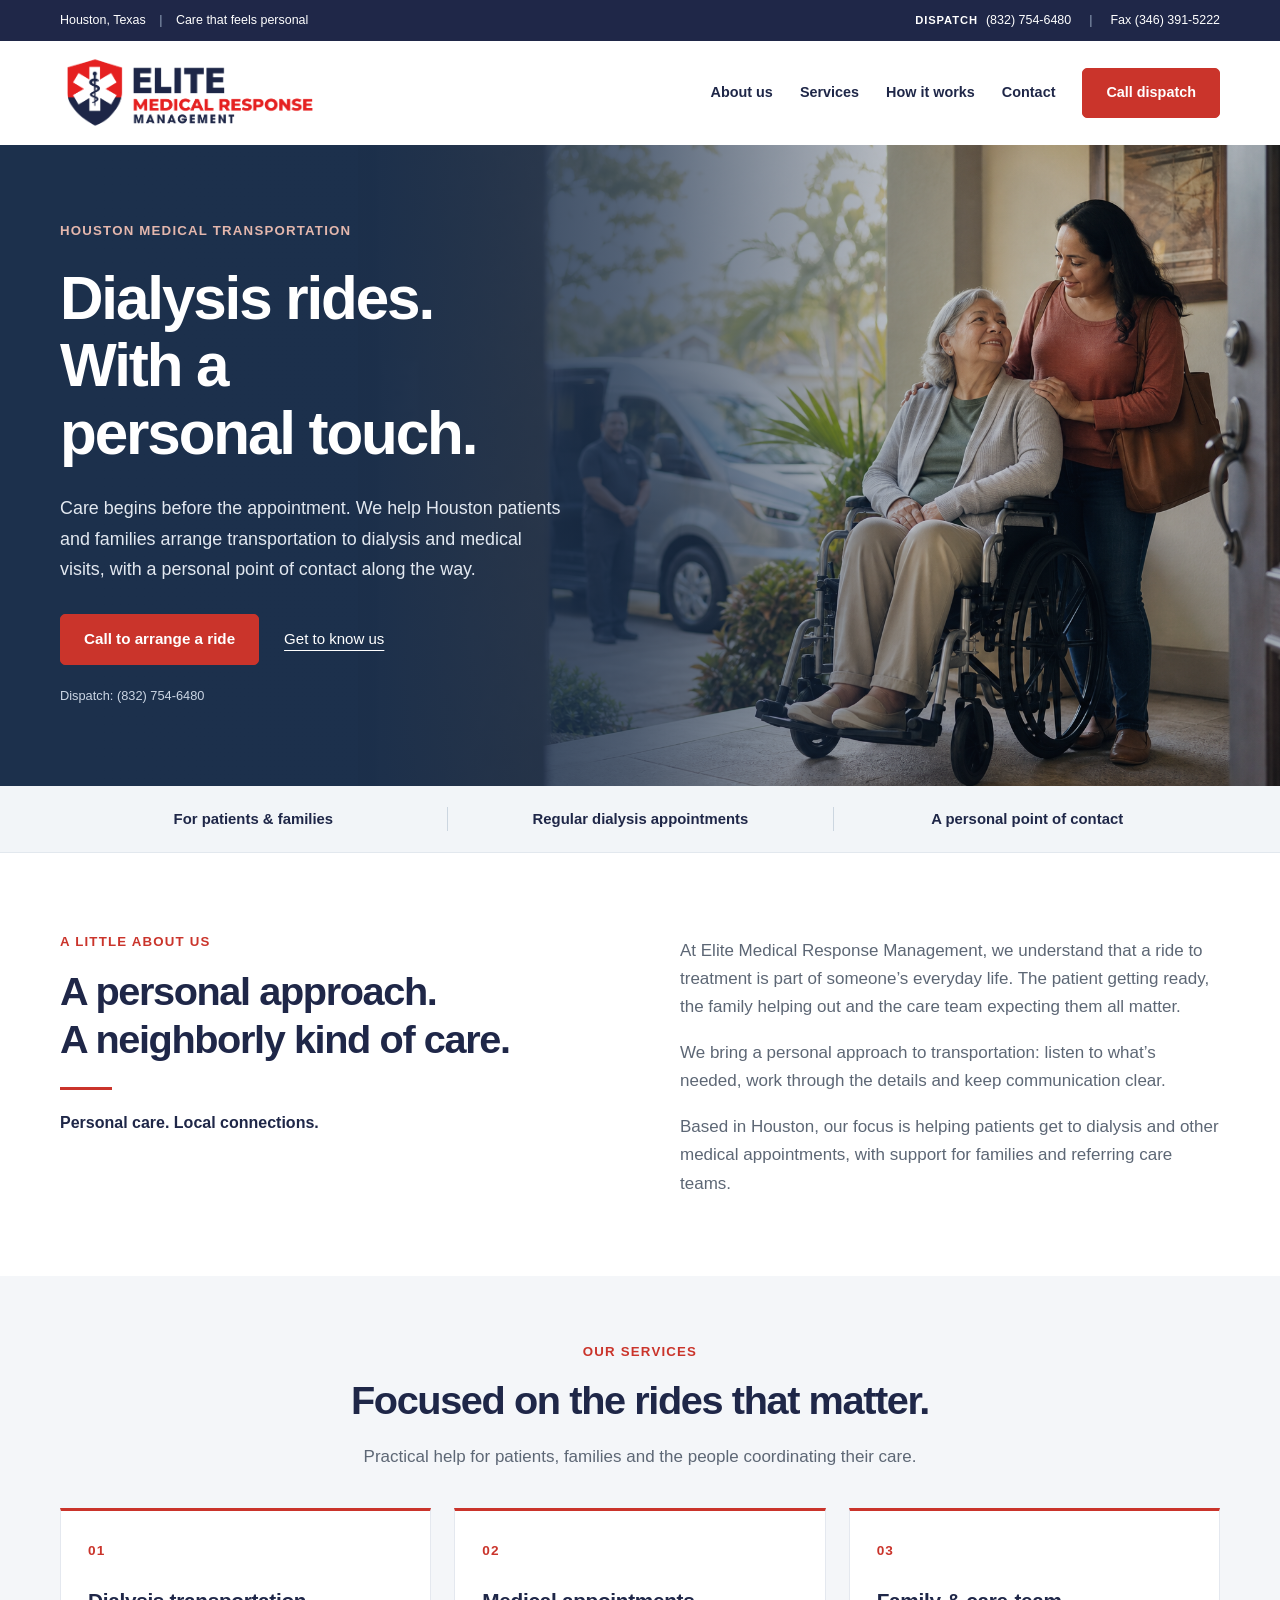
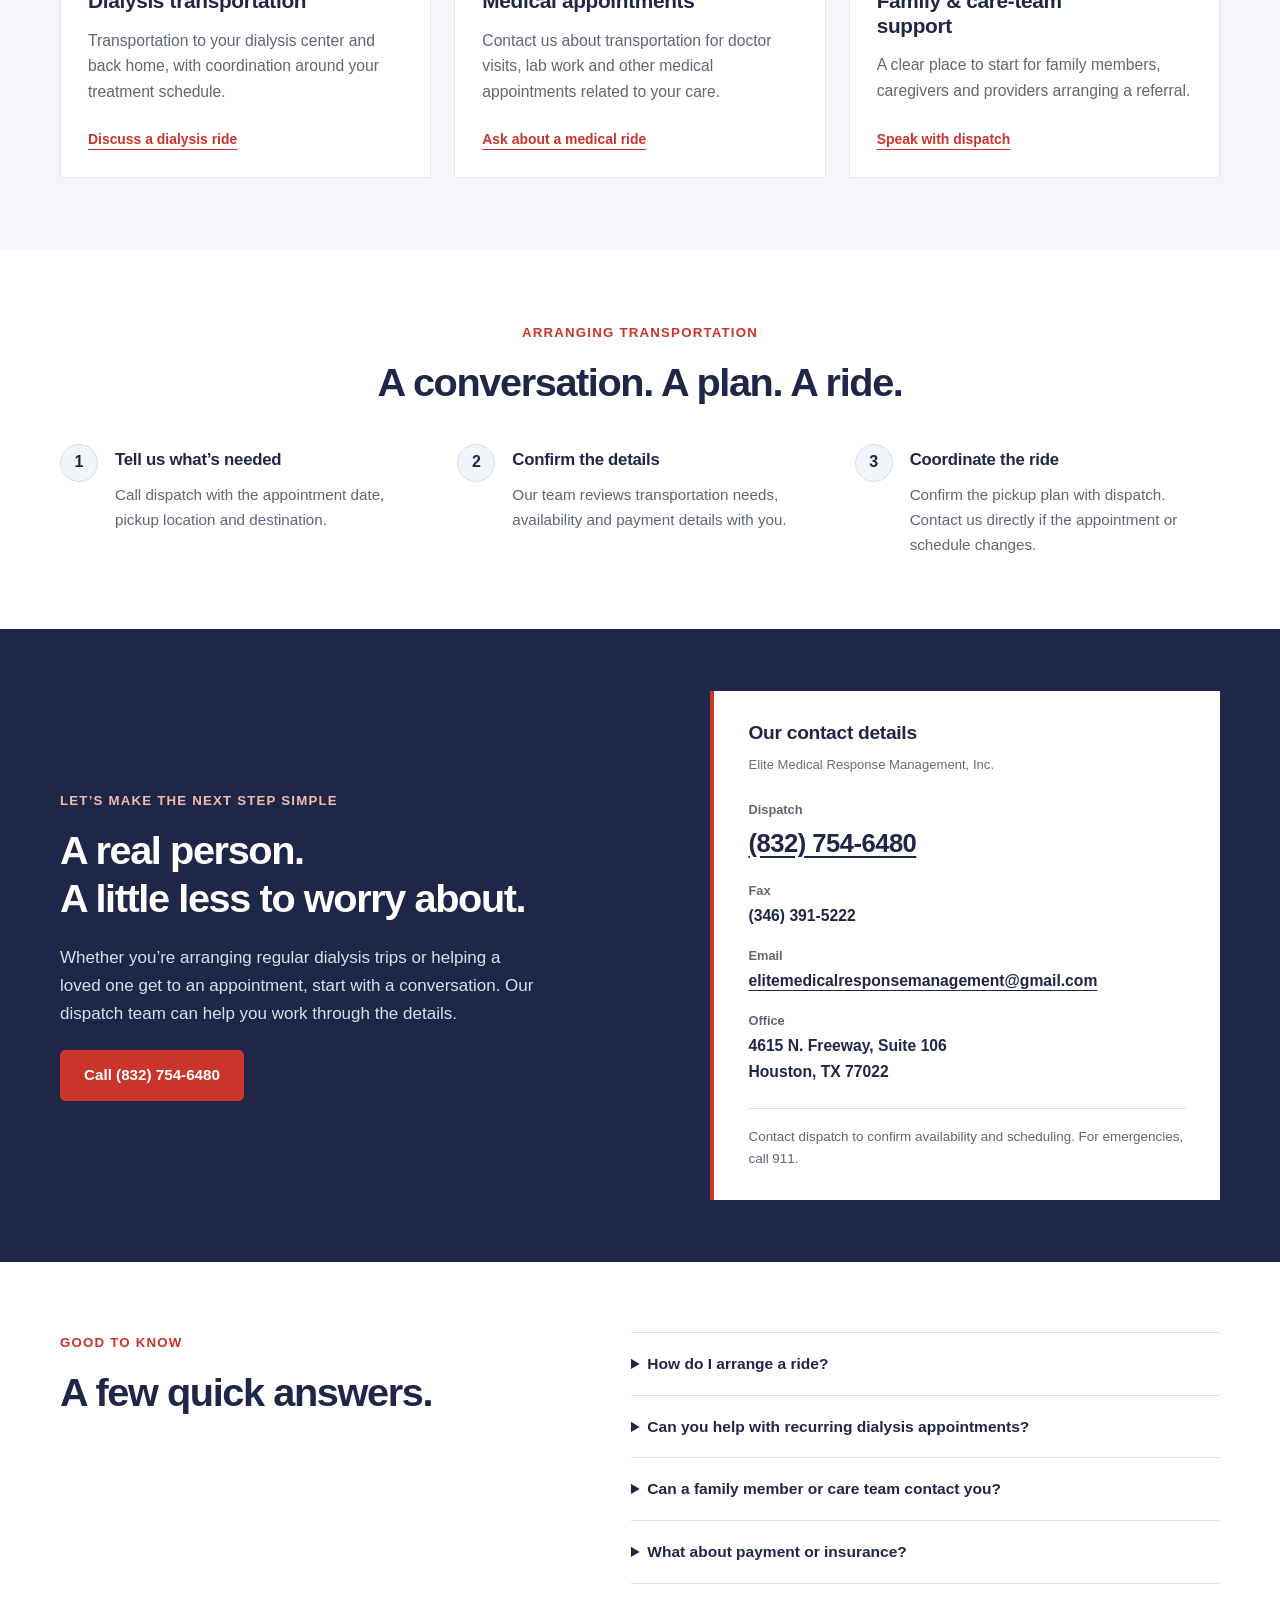
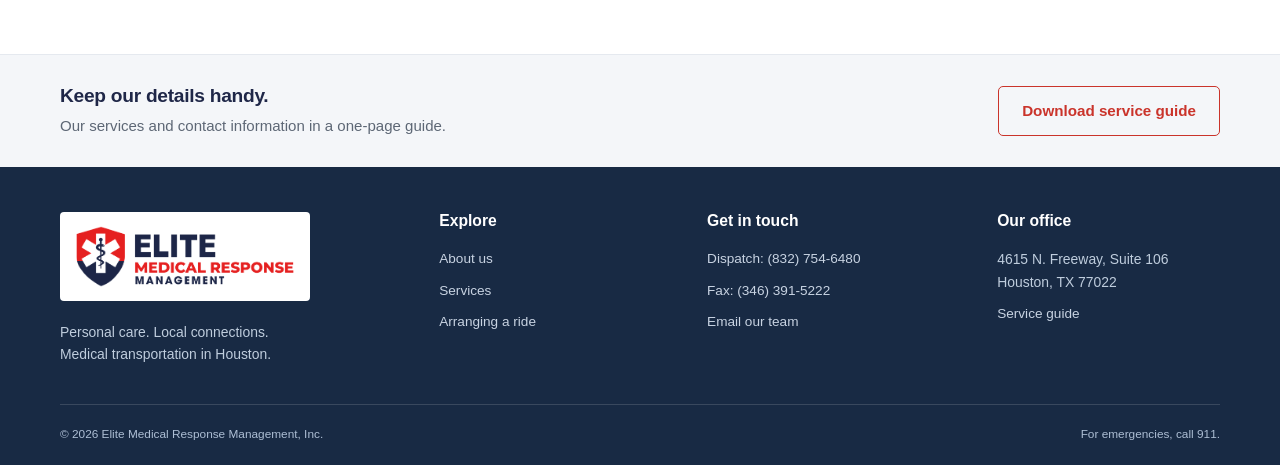
==== commit ab4abda1: "Publish Elite branding, business contacts and public service guide" ====
--- a/index.html
+++ b/index.html
@@ -3,22 +3,23 @@
 <head>
   <meta charset="utf-8">
   <meta name="viewport" content="width=device-width, initial-scale=1">
-  <meta name="robots" content="noindex,nofollow">
-  <meta name="description" content="A family-led approach to dialysis transportation coordination in Houston. Explore EMS Logistics and try the sample ride-request experience.">
-  <title>EMS Logistics | Personal care. Local connections.</title>
-  <link rel="icon" href="assets/logo-mark.svg" type="image/svg+xml">
-  <link rel="stylesheet" href="styles.css?v=20261008-navy2">
+  <meta name="robots" content="index,follow">
+  <meta property="og:title" content="Elite Medical Response Management | Houston"><meta property="og:description" content="Personal medical transportation in Houston. Call dispatch at (832) 754-6480 to discuss a ride."><meta property="og:type" content="website">
+  <meta name="description" content="Dialysis transportation and medical appointment rides in Houston. Contact Elite Medical Response Management dispatch at (832) 754-6480.">
+  <title>Elite Medical Response Management | Dialysis Transportation in Houston</title>
+  <link rel="icon" href="assets/elite-medical-logo.png" type="image/png">
+  <link rel="stylesheet" href="styles.css?v=20261030-live">
   <script src="site.js?v=20261008-navy" defer></script>
 </head>
 <body>
   <a class="skip-link" href="#main">Skip to content</a>
-  <div class="contact-bar"><div class="shell contact-inner"><span>Houston, Texas <span class="contact-divider">|</span> Family-led · Coming soon</span><span class="sample-contact"><strong>Sample contact</strong> (713) 555-0142 <span class="contact-divider">|</span> hello@ems-logistics.example.com</span></div></div>
+  <div class="contact-bar"><div class="shell contact-inner"><span>Houston, Texas <span class="contact-divider">|</span> Care that feels personal</span><span class="business-contact"><strong>Dispatch</strong> <a href="tel:+18327546480">(832) 754-6480</a> <span class="contact-divider">|</span> Fax (346) 391-5222</span></div></div>
   <header class="site-header">
     <div class="shell header-inner">
-      <a href="index.html" aria-label="EMS Logistics home"><img class="logo" src="assets/logo.svg" alt="EMS Logistics" width="188" height="48"></a>
+      <a href="index.html" aria-label="Elite Medical Response Management home"><img class="logo" src="assets/elite-medical-logo.png" alt="Elite Medical Response Management" width="2342" height="693"></a>
       <button class="menu-toggle" type="button" aria-controls="primary-nav" aria-expanded="false">Menu <span aria-hidden="true">☰</span></button>
       <nav id="primary-nav" class="primary-nav" aria-label="Primary navigation">
-        <a href="#about">About us</a><a href="#services">Our focus</a><a href="#how-it-works">How it works</a><a href="#contact">Contact</a><a class="button" href="demo.html#request">Request a ride <span class="demo-tag">Demo</span></a>
+        <a href="#about">About us</a><a href="#services">Services</a><a href="#how-it-works">How it works</a><a href="#contact">Contact</a><a class="button" href="tel:+18327546480">Call dispatch</a>
       </nav>
     </div>
   </header>
@@ -27,50 +28,50 @@
       <img class="hero-background" src="assets/patient-family-hero.png" alt="Illustrative scene of a patient and family member preparing for a medical ride" fetchpriority="high">
       <div class="hero-shade"></div>
       <div class="shell hero-content">
-        <p class="eyebrow">Welcome to EMS Logistics</p>
+        <p class="eyebrow">Houston medical transportation</p>
         <h1>Dialysis rides.<br>With a <span>personal touch.</span></h1>
-        <p class="hero-intro">A small, family-led idea with one focus: helping Houston patients get to treatment and home again.</p>
-        <div class="hero-actions"><a class="button" href="demo.html#request">Try a ride request</a><a class="hero-link" href="#about">Get to know us</a></div>
-        <p class="hero-note">Coming soon. Requests currently use sample data only.</p>
+        <p class="hero-intro">Care begins before the appointment. We help Houston patients and families arrange transportation to dialysis and medical visits, with a personal point of contact along the way.</p>
+        <div class="hero-actions"><a class="button" href="tel:+18327546480">Call to arrange a ride</a><a class="hero-link" href="#about">Get to know us</a></div>
+        <p class="hero-note">Dispatch: (832) 754-6480</p>
       </div>
-      <span class="image-caption">Illustrative image</span>
     </section>
     <div class="promise-strip"><div class="shell promise-inner"><p>For patients & families</p><p>Regular dialysis appointments</p><p>A personal point of contact</p></div></div>
     <section class="shell about-section" id="about">
-      <div class="about-heading"><p class="eyebrow">A little about us</p><h2>A family-led approach.<br>A neighborly kind of care.</h2><div class="red-rule"></div><p class="about-signoff">Personal care. Local connections.</p></div>
-      <div class="about-copy"><p>We’re building EMS Logistics around the people behind each appointment—the patient getting ready, the family helping out, and the care team expecting them.</p><p>Our role would be to help coordinate the details and keep everyone informed. A qualified transportation partner would provide the vehicles, staff and rides.</p><p>We’re starting small in Houston, with a focus on recurring dialysis transportation and straightforward, personal communication.</p></div>
+      <div class="about-heading"><p class="eyebrow">A little about us</p><h2>A personal approach.<br>A neighborly kind of care.</h2><div class="red-rule"></div><p class="about-signoff">Personal care. Local connections.</p></div>
+      <div class="about-copy"><p>At Elite Medical Response Management, we understand that a ride to treatment is part of someone’s everyday life. The patient getting ready, the family helping out and the care team expecting them all matter.</p><p>We bring a personal approach to transportation: listen to what’s needed, work through the details and keep communication clear.</p><p>Based in Houston, our focus is helping patients get to dialysis and other medical appointments, with support for families and referring care teams.</p></div>
     </section>
     <section class="services-section" id="services"><div class="shell">
-      <div class="section-heading"><p class="eyebrow">What we’re planning</p><h2>Focused on the rides that matter.</h2><p>Practical help for patients, families and the people coordinating their care.</p></div>
+      <div class="section-heading"><p class="eyebrow">Our services</p><h2>Focused on the rides that matter.</h2><p>Practical help for patients, families and the people coordinating their care.</p></div>
       <div class="service-grid">
-        <article class="service-card"><span class="service-number">01</span><h3>Dialysis transportation</h3><p>Help arranging the trip from home to your assigned dialysis center, and the ride back.</p><a href="demo.html#request">Explore a sample request</a></article>
-        <article class="service-card"><span class="service-number">02</span><h3>A regular ride plan</h3><p>Coordination around recurring treatment days, with help when the schedule changes.</p><a href="demo.html#calendar">View the demo calendar</a></article>
-        <article class="service-card"><span class="service-number">03</span><h3>Family & care-team support</h3><p>A clear place to start for family members, caregivers and providers arranging a referral.</p><a href="demo.html#request">Try the referral flow</a></article>
+        <article class="service-card"><span class="service-number">01</span><h3>Dialysis transportation</h3><p>Transportation to your dialysis center and back home, with coordination around your treatment schedule.</p><a href="tel:+18327546480">Discuss a dialysis ride</a></article>
+        <article class="service-card"><span class="service-number">02</span><h3>Medical appointments</h3><p>Contact us about transportation for doctor visits, lab work and other medical appointments related to your care.</p><a href="tel:+18327546480">Ask about a medical ride</a></article>
+        <article class="service-card"><span class="service-number">03</span><h3>Family & care-team support</h3><p>A clear place to start for family members, caregivers and providers arranging a referral.</p><a href="tel:+18327546480">Speak with dispatch</a></article>
       </div>
     </div></section>
     <section class="shell process-section" id="how-it-works">
-      <div class="section-heading"><p class="eyebrow">How it would work</p><h2>A conversation. A plan. A ride.</h2></div>
-      <ol class="process-grid"><li><span>1</span><div><h3>Tell us what’s needed</h3><p>A patient, family member or care team starts a ride request.</p></div></li><li><span>2</span><div><h3>Confirm the details</h3><p>The partner reviews the destination, availability, eligibility and payment before scheduling.</p></div></li><li><span>3</span><div><h3>Coordinate the ride</h3><p>The partner provides transportation. Our team helps with the schedule and updates.</p></div></li></ol>
+      <div class="section-heading"><p class="eyebrow">Arranging transportation</p><h2>A conversation. A plan. A ride.</h2></div>
+      <ol class="process-grid"><li><span>1</span><div><h3>Tell us what’s needed</h3><p>Call dispatch with the appointment date, pickup location and destination.</p></div></li><li><span>2</span><div><h3>Confirm the details</h3><p>Our team reviews transportation needs, availability and payment details with you.</p></div></li><li><span>3</span><div><h3>Coordinate the ride</h3><p>Confirm the pickup plan with dispatch. Contact us directly if the appointment or schedule changes.</p></div></li></ol>
     </section>
     <section class="contact-section" id="contact"><div class="shell contact-grid">
-      <div><p class="eyebrow">Let’s make the next step simple</p><h2>A real person.<br>A little less to worry about.</h2><p>We’re getting ready to help. In the meantime, explore how a ride request would work.</p><a class="button" href="demo.html#request">Try the request demo</a></div>
-      <div class="contact-card"><h3>Our contact details</h3><p class="contact-status">Placeholders for this preview · not active</p><dl><dt>Phone</dt><dd>(713) 555-0142</dd><dt>Email</dt><dd>hello@ems-logistics.example.com</dd><dt>Planned service area</dt><dd>Houston, Texas</dd></dl><p class="small">Real bookings are not open yet. For emergencies, call 911.</p></div>
+      <div><p class="eyebrow">Let’s make the next step simple</p><h2>A real person.<br>A little less to worry about.</h2><p>Whether you’re arranging regular dialysis trips or helping a loved one get to an appointment, start with a conversation. Our dispatch team can help you work through the details.</p><a class="button" href="tel:+18327546480">Call (832) 754-6480</a></div>
+      <div class="contact-card"><h3>Our contact details</h3><p class="contact-status">Elite Medical Response Management, Inc.</p><dl><dt>Dispatch</dt><dd><a href="tel:+18327546480">(832) 754-6480</a></dd><dt>Fax</dt><dd>(346) 391-5222</dd><dt>Email</dt><dd><a href="mailto:elitemedicalresponsemanagement@gmail.com">elitemedicalresponsemanagement@gmail.com</a></dd><dt>Office</dt><dd>4615 N. Freeway, Suite 106<br>Houston, TX 77022</dd></dl><p class="small">Contact dispatch to confirm availability and scheduling. For emergencies, call 911.</p></div>
     </div></section>
     <section class="shell questions">
       <div><p class="eyebrow">Good to know</p><h2>A few quick answers.</h2></div>
       <div class="answers">
-        <details><summary>Can I book a ride now?</summary><p>Real bookings are not open yet. You can try the sample request flow and see how a coordinator would review and schedule it. No real ride is booked.</p></details>
-        <details><summary>Who would provide the transportation?</summary><p>A qualified transportation partner would provide the vehicles, staff and rides. EMS Logistics would help coordinate the request and schedule.</p></details>
-        <details><summary>Would insurance cover the ride?</summary><p>Coverage is not guaranteed. The partner would confirm eligibility, authorization and any costs before scheduling.</p></details>
+        <details><summary>How do I arrange a ride?</summary><p>Call <a href="tel:+18327546480">(832) 754-6480</a>. Have the appointment date, pickup location and destination ready. Dispatch will review the details and confirm availability with you.</p></details>
+        <details><summary>Can you help with recurring dialysis appointments?</summary><p>Yes. Speak with dispatch about your treatment days and appointment times so the team can discuss a recurring transportation plan.</p></details>
+        <details><summary>Can a family member or care team contact you?</summary><p>Yes. We welcome calls from patients, family members, caregivers and referring care teams. Call dispatch to discuss the next steps.</p></details>
+        <details><summary>What about payment or insurance?</summary><p>Ask dispatch about payment options and any eligibility or authorization requirements before scheduling. Coverage depends on the individual arrangement.</p></details>
       </div>
     </section>
-    <aside class="plan-band"><div class="shell plan-inner"><div><h3>Want the simple overview?</h3><p>The business idea and next steps, in two pages.</p></div><a class="button button-outline" href="EMS-Logistics-Simple-Plan.pdf" download>Download the PDF</a></div></aside>
+    <aside class="plan-band"><div class="shell plan-inner"><div><h3>Keep our details handy.</h3><p>Our services and contact information in a one-page guide.</p></div><a class="button button-outline" href="Elite-Medical-Service-Overview.pdf" download>Download service guide</a></div></aside>
   </main>
   <footer class="site-footer"><div class="shell footer-grid">
-    <div><img class="logo footer-logo" src="assets/logo-white.svg" alt="EMS Logistics" width="188" height="48"><p>A family-led dialysis transportation<br>coordination concept in Houston.</p></div>
-    <div><h3>Explore</h3><a href="#about">About us</a><a href="#services">Our focus</a><a href="#contact">Contact</a></div>
-    <div><h3>Try the demo</h3><a href="demo.html#request">Ride requests</a><a href="demo.html#leads">Site Leads & follow-up</a><a href="demo.html#calendar">Service calendar</a></div>
-    <div><h3>Behind the scenes</h3><a href="demo.html#calls">Call center</a><a href="demo.html#centers">Center lookup</a><a href="demo.html#outreach">Provider outreach</a></div>
-  </div><div class="shell footer-bottom"><p>© 2026 EMS Logistics concept</p><p>Working name. Operating partner and service availability still being confirmed.</p></div></footer>
+    <div><img class="logo footer-logo" src="assets/elite-medical-logo.png" alt="Elite Medical Response Management" width="2342" height="693"><p>Personal care. Local connections.<br>Medical transportation in Houston.</p></div>
+    <div><h3>Explore</h3><a href="#about">About us</a><a href="#services">Services</a><a href="#how-it-works">Arranging a ride</a></div>
+    <div><h3>Get in touch</h3><a href="tel:+18327546480">Dispatch: (832) 754-6480</a><p>Fax: (346) 391-5222</p><a href="mailto:elitemedicalresponsemanagement@gmail.com">Email our team</a></div>
+    <div><h3>Our office</h3><p>4615 N. Freeway, Suite 106<br>Houston, TX 77022</p><a href="Elite-Medical-Service-Overview.pdf">Service guide</a></div>
+  </div><div class="shell footer-bottom"><p>© 2026 Elite Medical Response Management, Inc.</p><p>For emergencies, call 911.</p></div></footer>
 </body>
 </html>
--- a/styles.css
+++ b/styles.css
@@ -1,4 +1,4 @@
-:root{--ink:#243b5b;--muted:#5d6775;--cream:#fff;--sage:#edf2f7;--line:#dbe1e8;--serif:-apple-system,BlinkMacSystemFont,'Segoe UI',Arial,sans-serif;--sans:-apple-system,BlinkMacSystemFont,'Segoe UI',Arial,sans-serif;--red:#ca342b;--navy:#243b5b}
+:root{--ink:#1f2748;--muted:#5d6775;--cream:#fff;--sage:#edf2f7;--line:#dbe1e8;--serif:-apple-system,BlinkMacSystemFont,'Segoe UI',Arial,sans-serif;--sans:-apple-system,BlinkMacSystemFont,'Segoe UI',Arial,sans-serif;--red:#ca342b;--navy:#1f2748}
 *{box-sizing:border-box}html{scroll-behavior:smooth;scroll-padding-top:24px}body{margin:0;background:white;color:var(--ink);font-family:var(--sans);font-size:17px;line-height:1.65}a{color:inherit}img{display:block;max-width:100%}h1,h2,h3,p,figure{margin:0}h1,h2,h3{font-family:var(--sans);font-weight:700;line-height:1.2;letter-spacing:-.035em}h1{font-size:clamp(2.7rem,4.7vw,4.4rem)}h2{font-size:clamp(1.9rem,3.1vw,2.7rem)}h3{font-size:1.2rem;letter-spacing:-.015em}p{color:var(--muted)}.shell{width:min(1160px,calc(100% - 64px));margin-inline:auto}.logo{width:188px;height:auto}.button{display:inline-flex;align-items:center;justify-content:center;gap:10px;min-height:50px;padding:13px 23px;border-radius:5px;background:var(--red);color:white;text-decoration:none;font-size:.95rem;font-weight:650;border:1px solid var(--red);line-height:1.5;transition:background .15s}.button:hover{background:#aa2923;border-color:#aa2923}.button-outline{background:transparent;color:var(--red)}.button-outline:hover{color:white}.eyebrow{font-size:.83rem;font-weight:750;letter-spacing:.09em;text-transform:uppercase;color:var(--red);margin-bottom:15px}.small{font-size:.84rem}.skip-link{position:absolute;top:-100px;left:16px;background:var(--ink);color:white;padding:12px 18px;z-index:100}.skip-link:focus{top:12px}:focus-visible{outline:3px solid #dd9c2d;outline-offset:4px}
 .contact-bar{background:var(--navy);color:white;font-size:.78rem}.contact-inner{display:flex;align-items:center;justify-content:space-between;gap:14px;padding-block:10px;flex-wrap:wrap}.contact-divider{margin-inline:10px;color:#92a4bd}.sample-contact strong{font-size:.71rem;text-transform:uppercase;letter-spacing:.04em;margin-right:8px;color:#d3deed}.site-header{background:white}.header-inner{min-height:104px;display:flex;align-items:center;justify-content:space-between;gap:34px}.primary-nav{display:flex;align-items:center;gap:27px}.primary-nav>a{font-weight:650;font-size:.9rem;text-decoration:none}.primary-nav>a:not(.button){padding-block:15px}.primary-nav>a:not(.button):hover{color:var(--red)}.demo-tag{font-size:.68rem;line-height:1.4;border:1px solid #ffffff80;padding:2px 5px;border-radius:3px;text-transform:uppercase;letter-spacing:.04em}.menu-toggle{display:none;background:transparent;border:1px solid var(--line);padding:10px 13px;min-height:44px;border-radius:4px;font:inherit;color:var(--ink);font-weight:650;font-size:.85rem}.menu-toggle span{margin-left:10px}
 .home-hero{position:relative;min-height:570px;overflow:hidden;background:#1a2d49;display:flex;align-items:center}.hero-background{position:absolute;inset:0 0 0 auto;width:72%;height:100%;object-fit:cover;object-position:center 50%}.hero-shade{position:absolute;inset:0;background:linear-gradient(90deg,#1c304c 5%,rgba(28,48,76,.97) 30%,rgba(28,48,76,.75) 49%,rgba(28,48,76,.13) 78%)}.hero-content{position:relative;padding-block:75px 80px;z-index:1}.hero-content .eyebrow{color:#e4b7ad;margin-bottom:23px}.hero-content h1{max-width:730px;color:white;line-height:1.13;letter-spacing:-.035em}.hero-content h1 span{display:block}.hero-intro{max-width:490px;margin:25px 0 29px;font-size:1.12rem;line-height:1.7;color:#e2e8f0}.hero-actions{display:flex;align-items:center;gap:25px;flex-wrap:wrap}.hero-link{color:white;font-size:.94rem;text-underline-offset:6px}.hero-note{color:#cbd5e3;font-size:.8rem;margin-top:20px}.image-caption{position:absolute;bottom:14px;right:20px;color:white;font-size:.72rem;background:#15253c99;border-radius:3px;padding:3px 8px}.promise-strip{background:#f2f5f8;border-bottom:1px solid #e2e8ee}.promise-inner{display:grid;grid-template-columns:repeat(3,1fr);padding-block:21px}.promise-inner p{font-size:.93rem;text-align:center;color:var(--ink);font-weight:600;padding-inline:18px}.promise-inner p+p{border-left:1px solid #ccd6e0}
@@ -7,3 +7,12 @@
 @media(max-width:1000px){.shell{width:calc(100% - 48px)}.primary-nav{gap:17px}.primary-nav>a{font-size:.83rem}.primary-nav .button{padding:11px 15px}.header-inner{gap:25px}.header-inner .logo{width:158px}.contact-grid{gap:45px}.about-section{gap:45px}.footer-grid{gap:25px}.contact-inner{justify-content:center}.home-hero{min-height:540px}.hero-background{width:85%}}
 @media(max-width:760px){.shell{width:calc(100% - 40px)}.contact-inner{justify-content:flex-start;padding-block:10px}.sample-contact{display:none}.header-inner{min-height:82px;flex-wrap:wrap;gap:0;padding-block:17px;position:relative}.menu-toggle{display:inline-flex;align-items:center;margin-left:auto}.primary-nav{display:none;flex:0 0 100%;align-items:stretch;gap:0;flex-direction:column;padding-top:15px}.primary-nav.open{display:flex}.primary-nav>a:not(.button){padding:12px 3px;border-top:1px solid #e8ecf1;font-size:.95rem}.primary-nav>.button{margin:8px 0 2px;align-self:flex-start;font-size:.9rem}.home-hero{min-height:590px;align-items:flex-start}.hero-background{width:100%;object-position:64% center}.hero-shade{background:linear-gradient(90deg,rgba(23,43,69,.96),rgba(23,43,69,.75) 55%,rgba(23,43,69,.4))}.hero-content{padding-block:60px 68px}.hero-content h1{font-size:clamp(2.45rem,8.4vw,3.8rem);max-width:600px}.hero-intro{font-size:1.02rem;max-width:420px}.hero-content .eyebrow{font-size:.76rem}.hero-actions{gap:20px}.hero-note{max-width:300px}.promise-inner{padding-block:20px;gap:12px;grid-template-columns:1fr}.promise-inner p{font-size:.87rem;text-align:left;padding:0}.promise-inner p+p{border-left:0}.promise-inner p:before{content:'✓';color:var(--red);margin-right:12px;font-weight:700}.about-section{grid-template-columns:1fr;gap:28px;padding-block:48px}.about-copy p{font-size:.98rem}.service-grid{grid-template-columns:1fr;gap:18px}.service-card{padding:25px}.service-card h3{max-width:none}.service-number{margin-bottom:17px}.services-section{padding-block:45px}.section-heading{text-align:left;margin-bottom:28px}.process-section{padding-block:48px}.process-grid{grid-template-columns:1fr;gap:27px}.process-grid h3{margin-top:6px}.contact-grid{grid-template-columns:1fr;gap:34px}.contact-section{padding-block:45px}.contact-card{padding:25px}.questions{grid-template-columns:1fr;gap:27px;padding-block:46px}.plan-inner{align-items:flex-start;flex-direction:column;gap:20px}.footer-grid{grid-template-columns:1fr 1fr;gap:32px 23px}.footer-grid>div:first-child{grid-column:1/-1}.footer-bottom{flex-direction:column;gap:9px}.contact-bar{font-size:.73rem}}
 @media(prefers-reduced-motion:reduce){html{scroll-behavior:auto}.button{transition:none}}
+
+/* Supplied Elite logo: preserve artwork and its original aspect ratio. */
+.logo{width:260px;height:auto;object-fit:contain;flex-shrink:0}.header-inner>a{flex-shrink:0}.footer-logo{width:250px;background:white;padding:10px;border-radius:4px}.sample-contact{overflow-wrap:anywhere}.contact-bar a{text-decoration:none}.contact-bar a:hover{text-decoration:underline}.contact-card dd a{text-underline-offset:4px}.demo-header .logo{width:250px}.demo-footer a{overflow-wrap:anywhere}
+@media(max-width:1100px) and (min-width:761px){.header-inner{gap:18px}.header-inner .logo{width:220px}.primary-nav{gap:14px}.primary-nav .button{padding-inline:12px}.primary-nav>a{font-size:.8rem}}
+@media(max-width:900px) and (min-width:761px){.header-inner{flex-wrap:wrap;justify-content:center;padding-block:18px;gap:8px}.primary-nav{width:100%;justify-content:center}}
+@media(max-width:760px){.header-inner .logo{width:min(230px,calc(100vw - 145px))}.hero-content .eyebrow{max-width:320px}.footer-logo{width:250px}.demo-header .logo{width:min(220px,55vw)}}
+
+.business-contact{display:flex;align-items:center;gap:8px}.business-contact strong{text-transform:uppercase;font-size:.7rem;letter-spacing:.08em}.contact-inner{justify-content:space-between}.footer-grid>div:nth-child(3)>p{color:#c8d3e2;font-size:.85rem;margin-top:9px}.hero-intro{max-width:510px}
+@media(max-width:760px){.contact-inner>span:first-child{display:none}.business-contact{width:100%;justify-content:space-between;gap:4px;font-size:.72rem}.business-contact .contact-divider{margin-inline:4px}.hero-content{padding-block:50px 60px}}
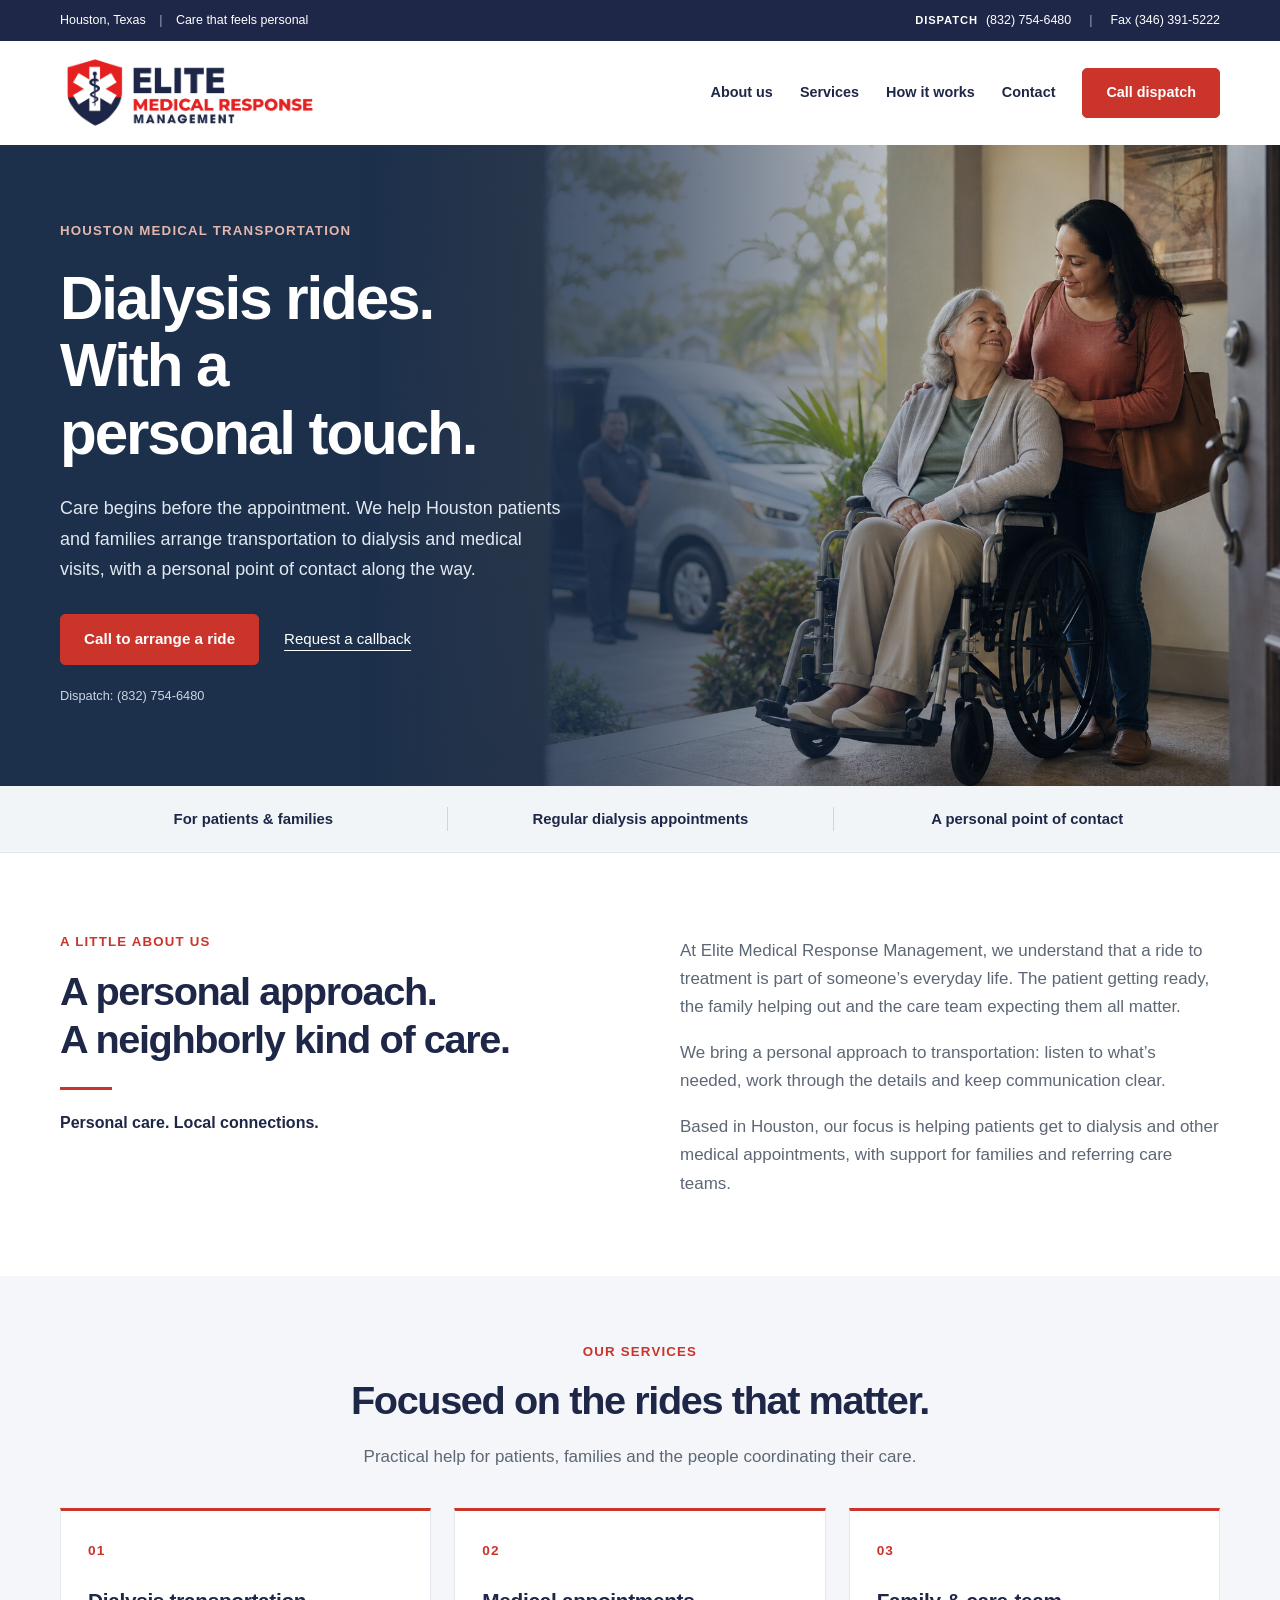
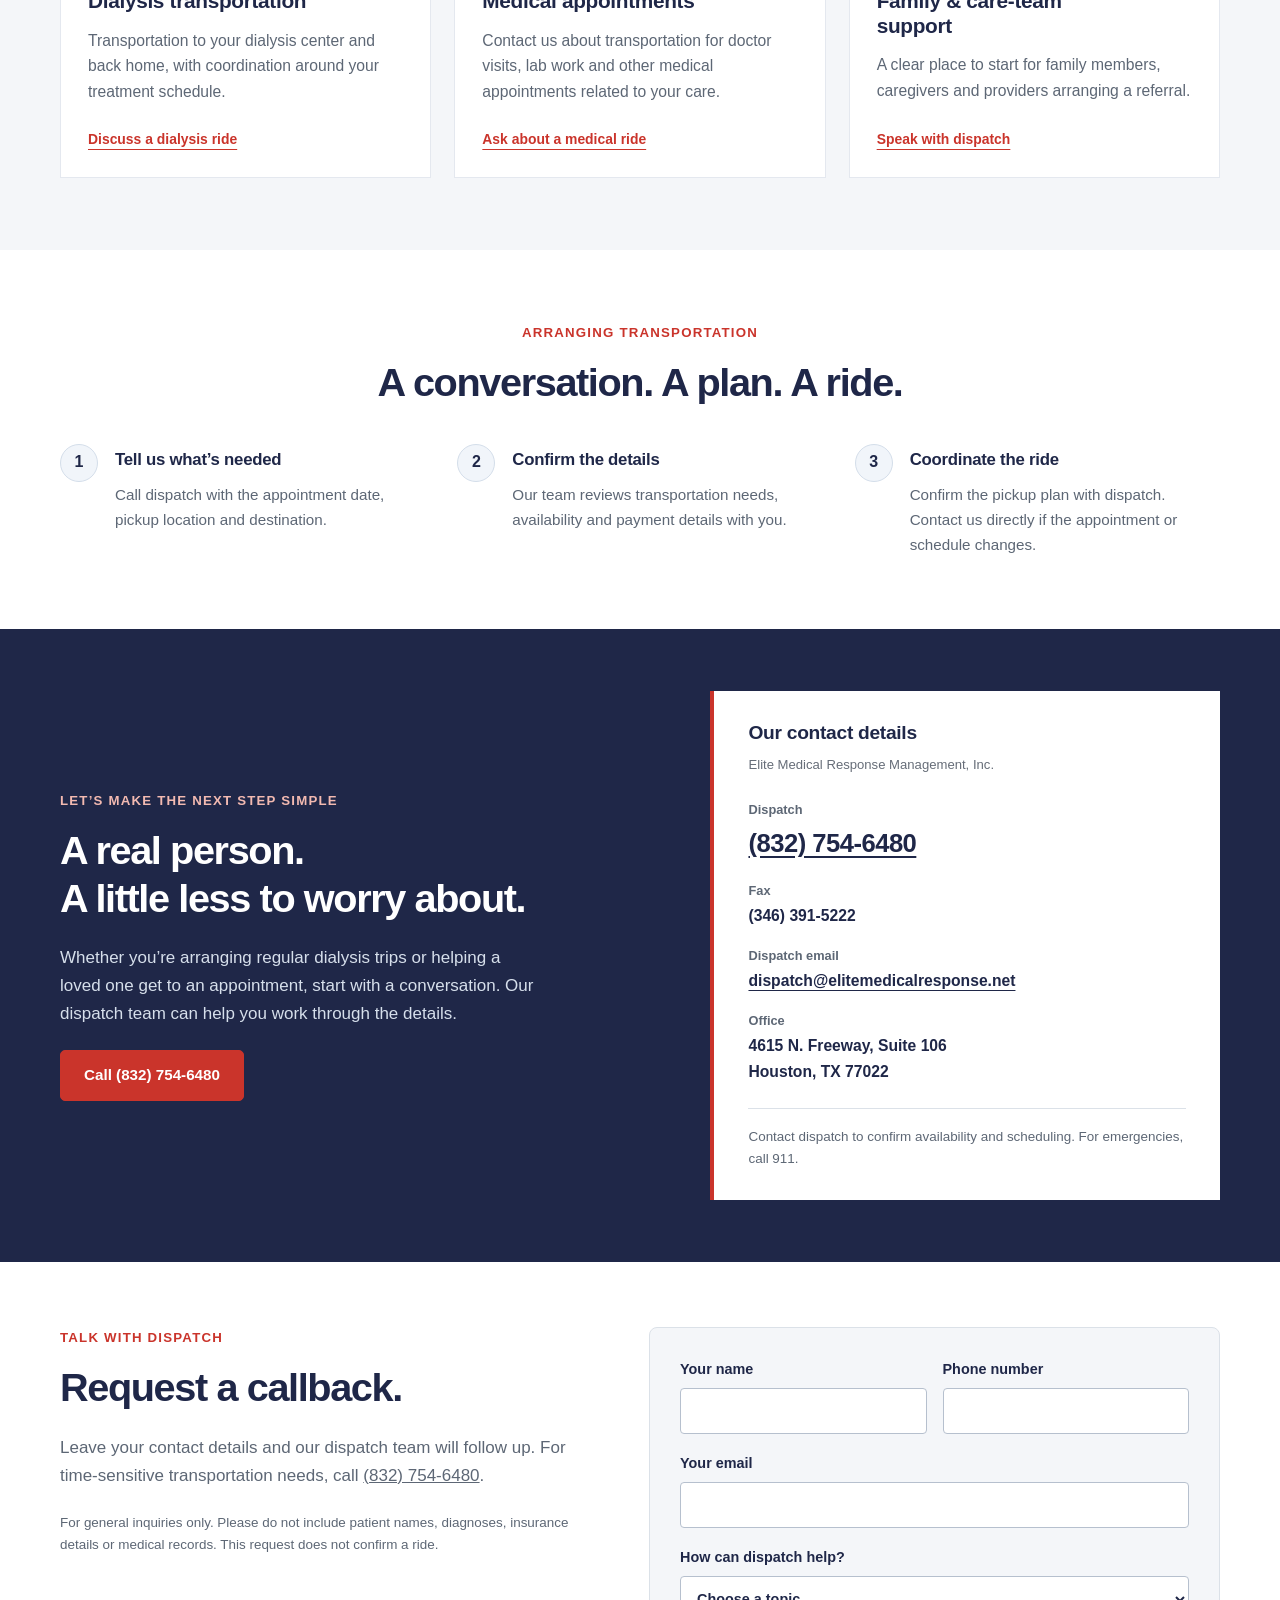
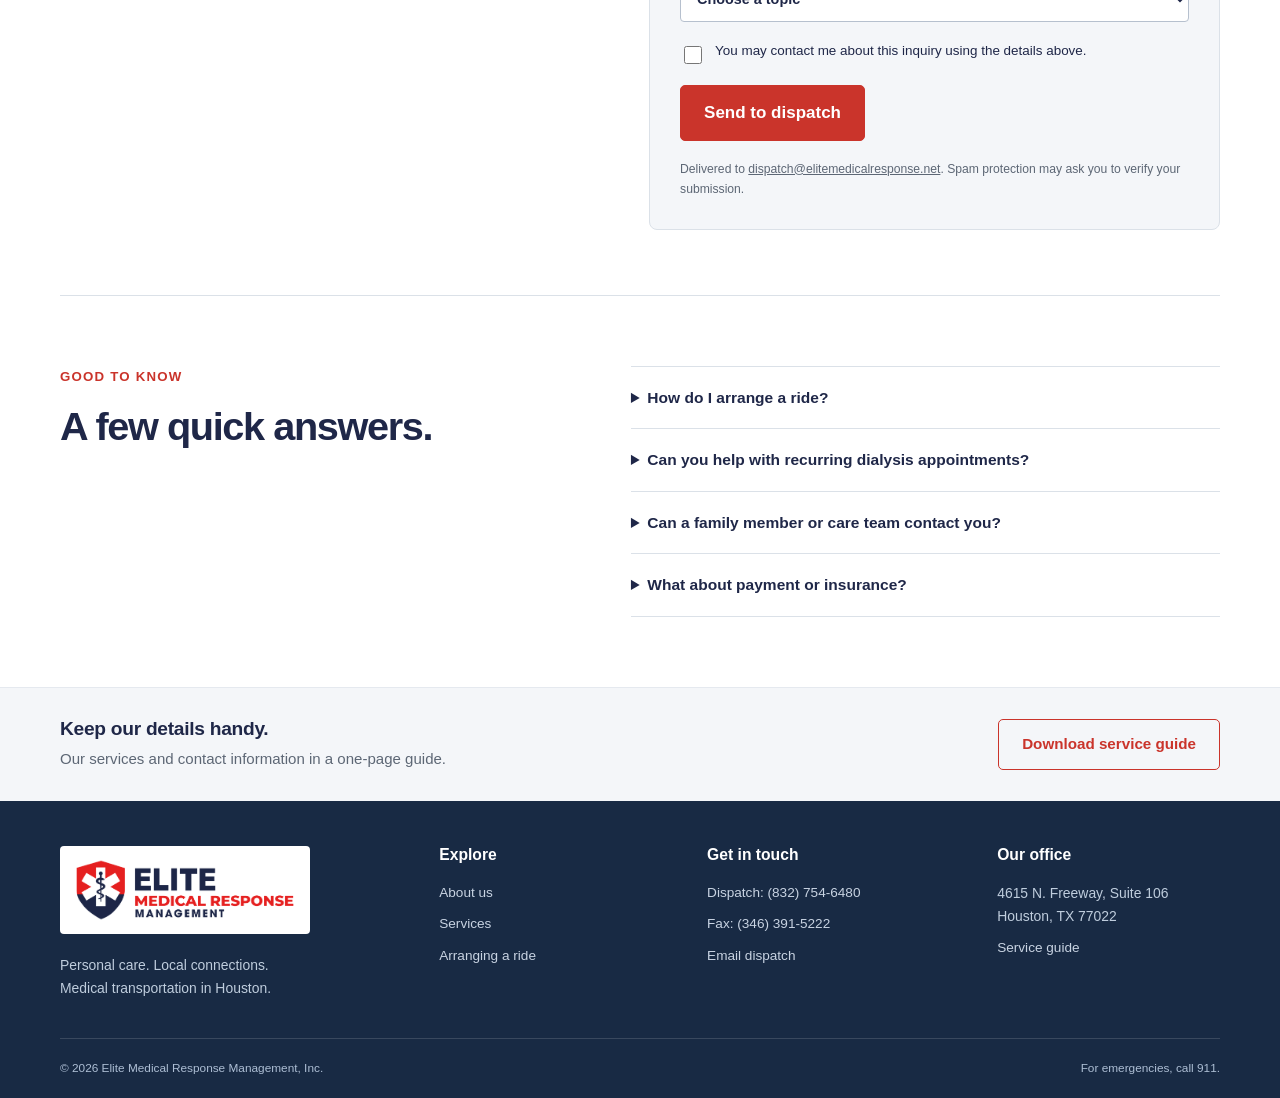
==== commit 26ce30d4: "Route website inquiries to dispatch and add callback form" ====
--- a/index.html
+++ b/index.html
@@ -8,8 +8,8 @@
   <meta name="description" content="Dialysis transportation and medical appointment rides in Houston. Contact Elite Medical Response Management dispatch at (832) 754-6480.">
   <title>Elite Medical Response Management | Dialysis Transportation in Houston</title>
   <link rel="icon" href="assets/elite-medical-logo.png" type="image/png">
-  <link rel="stylesheet" href="styles.css?v=20261030-live">
-  <script src="site.js?v=20261008-navy" defer></script>
+  <link rel="stylesheet" href="styles.css?v=20261116-dispatch">
+  <script src="site.js?v=20261116-dispatch" defer></script>
 </head>
 <body>
   <a class="skip-link" href="#main">Skip to content</a>
@@ -31,7 +31,7 @@
         <p class="eyebrow">Houston medical transportation</p>
         <h1>Dialysis rides.<br>With a <span>personal touch.</span></h1>
         <p class="hero-intro">Care begins before the appointment. We help Houston patients and families arrange transportation to dialysis and medical visits, with a personal point of contact along the way.</p>
-        <div class="hero-actions"><a class="button" href="tel:+18327546480">Call to arrange a ride</a><a class="hero-link" href="#about">Get to know us</a></div>
+        <div class="hero-actions"><a class="button" href="tel:+18327546480">Call to arrange a ride</a><a class="hero-link" href="#request-callback">Request a callback</a></div>
         <p class="hero-note">Dispatch: (832) 754-6480</p>
       </div>
     </section>
@@ -54,8 +54,22 @@
     </section>
     <section class="contact-section" id="contact"><div class="shell contact-grid">
       <div><p class="eyebrow">Let’s make the next step simple</p><h2>A real person.<br>A little less to worry about.</h2><p>Whether you’re arranging regular dialysis trips or helping a loved one get to an appointment, start with a conversation. Our dispatch team can help you work through the details.</p><a class="button" href="tel:+18327546480">Call (832) 754-6480</a></div>
-      <div class="contact-card"><h3>Our contact details</h3><p class="contact-status">Elite Medical Response Management, Inc.</p><dl><dt>Dispatch</dt><dd><a href="tel:+18327546480">(832) 754-6480</a></dd><dt>Fax</dt><dd>(346) 391-5222</dd><dt>Email</dt><dd><a href="mailto:elitemedicalresponsemanagement@gmail.com">elitemedicalresponsemanagement@gmail.com</a></dd><dt>Office</dt><dd>4615 N. Freeway, Suite 106<br>Houston, TX 77022</dd></dl><p class="small">Contact dispatch to confirm availability and scheduling. For emergencies, call 911.</p></div>
+      <div class="contact-card"><h3>Our contact details</h3><p class="contact-status">Elite Medical Response Management, Inc.</p><dl><dt>Dispatch</dt><dd><a href="tel:+18327546480">(832) 754-6480</a></dd><dt>Fax</dt><dd>(346) 391-5222</dd><dt>Dispatch email</dt><dd><a href="mailto:dispatch@elitemedicalresponse.net">dispatch@elitemedicalresponse.net</a></dd><dt>Office</dt><dd>4615 N. Freeway, Suite 106<br>Houston, TX 77022</dd></dl><p class="small">Contact dispatch to confirm availability and scheduling. For emergencies, call 911.</p></div>
     </div></section>
+    <section class="shell callback-section" id="request-callback" aria-labelledby="callback-title">
+      <div><p class="eyebrow">Talk with dispatch</p><h2 id="callback-title">Request a callback.</h2><p>Leave your contact details and our dispatch team will follow up. For time-sensitive transportation needs, call <a href="tel:+18327546480">(832) 754-6480</a>.</p><p class="small">For general inquiries only. Please do not include patient names, diagnoses, insurance details or medical records. This request does not confirm a ride.</p></div>
+      <form class="callback-form" action="https://formsubmit.co/dispatch@elitemedicalresponse.net" method="POST">
+        <input type="hidden" name="_subject" value="Elite website — callback request">
+        <input type="hidden" name="_template" value="table">
+        <input type="hidden" name="_next" value="http://elitemedicalresponse.net/thank-you.html">
+        <input class="form-honeypot" type="text" name="_honey" aria-label="Leave this field blank" tabindex="-1" autocomplete="off" aria-hidden="true">
+        <div class="callback-fields"><label>Your name<input name="name" autocomplete="name" maxlength="100" required></label><label>Phone number<input name="phone" type="tel" autocomplete="tel" maxlength="40" required></label></div>
+        <label>Your email<input name="email" type="email" autocomplete="email" maxlength="254" required></label>
+        <label>How can dispatch help?<select name="inquiry" required><option value="">Choose a topic</option><option>Transportation inquiry</option><option>Recurring transportation inquiry</option><option>Care-team or provider inquiry</option><option>General business inquiry</option></select></label>
+        <label class="callback-consent"><input type="checkbox" name="contact_permission" value="Yes" required><span>You may contact me about this inquiry using the details above.</span></label>
+        <button class="button" type="submit">Send to dispatch</button><p class="small">Delivered to <a href="mailto:dispatch@elitemedicalresponse.net">dispatch@elitemedicalresponse.net</a>. Spam protection may ask you to verify your submission.</p>
+      </form>
+    </section>
     <section class="shell questions">
       <div><p class="eyebrow">Good to know</p><h2>A few quick answers.</h2></div>
       <div class="answers">
@@ -70,7 +84,7 @@
   <footer class="site-footer"><div class="shell footer-grid">
     <div><img class="logo footer-logo" src="assets/elite-medical-logo.png" alt="Elite Medical Response Management" width="2342" height="693"><p>Personal care. Local connections.<br>Medical transportation in Houston.</p></div>
     <div><h3>Explore</h3><a href="#about">About us</a><a href="#services">Services</a><a href="#how-it-works">Arranging a ride</a></div>
-    <div><h3>Get in touch</h3><a href="tel:+18327546480">Dispatch: (832) 754-6480</a><p>Fax: (346) 391-5222</p><a href="mailto:elitemedicalresponsemanagement@gmail.com">Email our team</a></div>
+    <div><h3>Get in touch</h3><a href="tel:+18327546480">Dispatch: (832) 754-6480</a><p>Fax: (346) 391-5222</p><a href="mailto:dispatch@elitemedicalresponse.net">Email dispatch</a></div>
     <div><h3>Our office</h3><p>4615 N. Freeway, Suite 106<br>Houston, TX 77022</p><a href="Elite-Medical-Service-Overview.pdf">Service guide</a></div>
   </div><div class="shell footer-bottom"><p>© 2026 Elite Medical Response Management, Inc.</p><p>For emergencies, call 911.</p></div></footer>
 </body>
--- a/styles.css
+++ b/styles.css
@@ -16,3 +16,5 @@
 
 .business-contact{display:flex;align-items:center;gap:8px}.business-contact strong{text-transform:uppercase;font-size:.7rem;letter-spacing:.08em}.contact-inner{justify-content:space-between}.footer-grid>div:nth-child(3)>p{color:#c8d3e2;font-size:.85rem;margin-top:9px}.hero-intro{max-width:510px}
 @media(max-width:760px){.contact-inner>span:first-child{display:none}.business-contact{width:100%;justify-content:space-between;gap:4px;font-size:.72rem}.business-contact .contact-divider{margin-inline:4px}.hero-content{padding-block:50px 60px}}
+
+.callback-section{display:grid;grid-template-columns:1fr 1.1fr;gap:70px;padding-block:65px;border-bottom:1px solid var(--line)}.callback-section>div>p:not(.eyebrow){margin-top:22px}.callback-form{display:grid;gap:18px;background:#f4f6f9;padding:30px;border:1px solid var(--line);border-radius:8px}.callback-form label{display:grid;gap:6px;font-size:.9rem;font-weight:600}.callback-form input:not([type=checkbox]),.callback-form select{width:100%;min-width:0;min-height:46px;padding:10px 12px;border:1px solid #b6c0ce;border-radius:4px;background:white;color:var(--ink);font:inherit}.callback-fields{display:grid;grid-template-columns:1fr 1fr;gap:16px}.callback-form .callback-consent{display:flex;align-items:flex-start;gap:10px;font-weight:400;font-size:.84rem}.callback-consent input{margin-top:6px;flex-shrink:0;width:18px;height:18px}.callback-form .button{cursor:pointer;justify-self:start;font:inherit;font-weight:650}.callback-form .small{overflow-wrap:anywhere}.form-honeypot{position:absolute!important;left:-10000px!important;width:1px!important;height:1px!important}.callback-form .small{font-size:.76rem}@media(max-width:760px){.callback-section{grid-template-columns:1fr;gap:28px;padding-block:45px}.callback-form{padding:22px}.callback-fields{grid-template-columns:1fr}}
